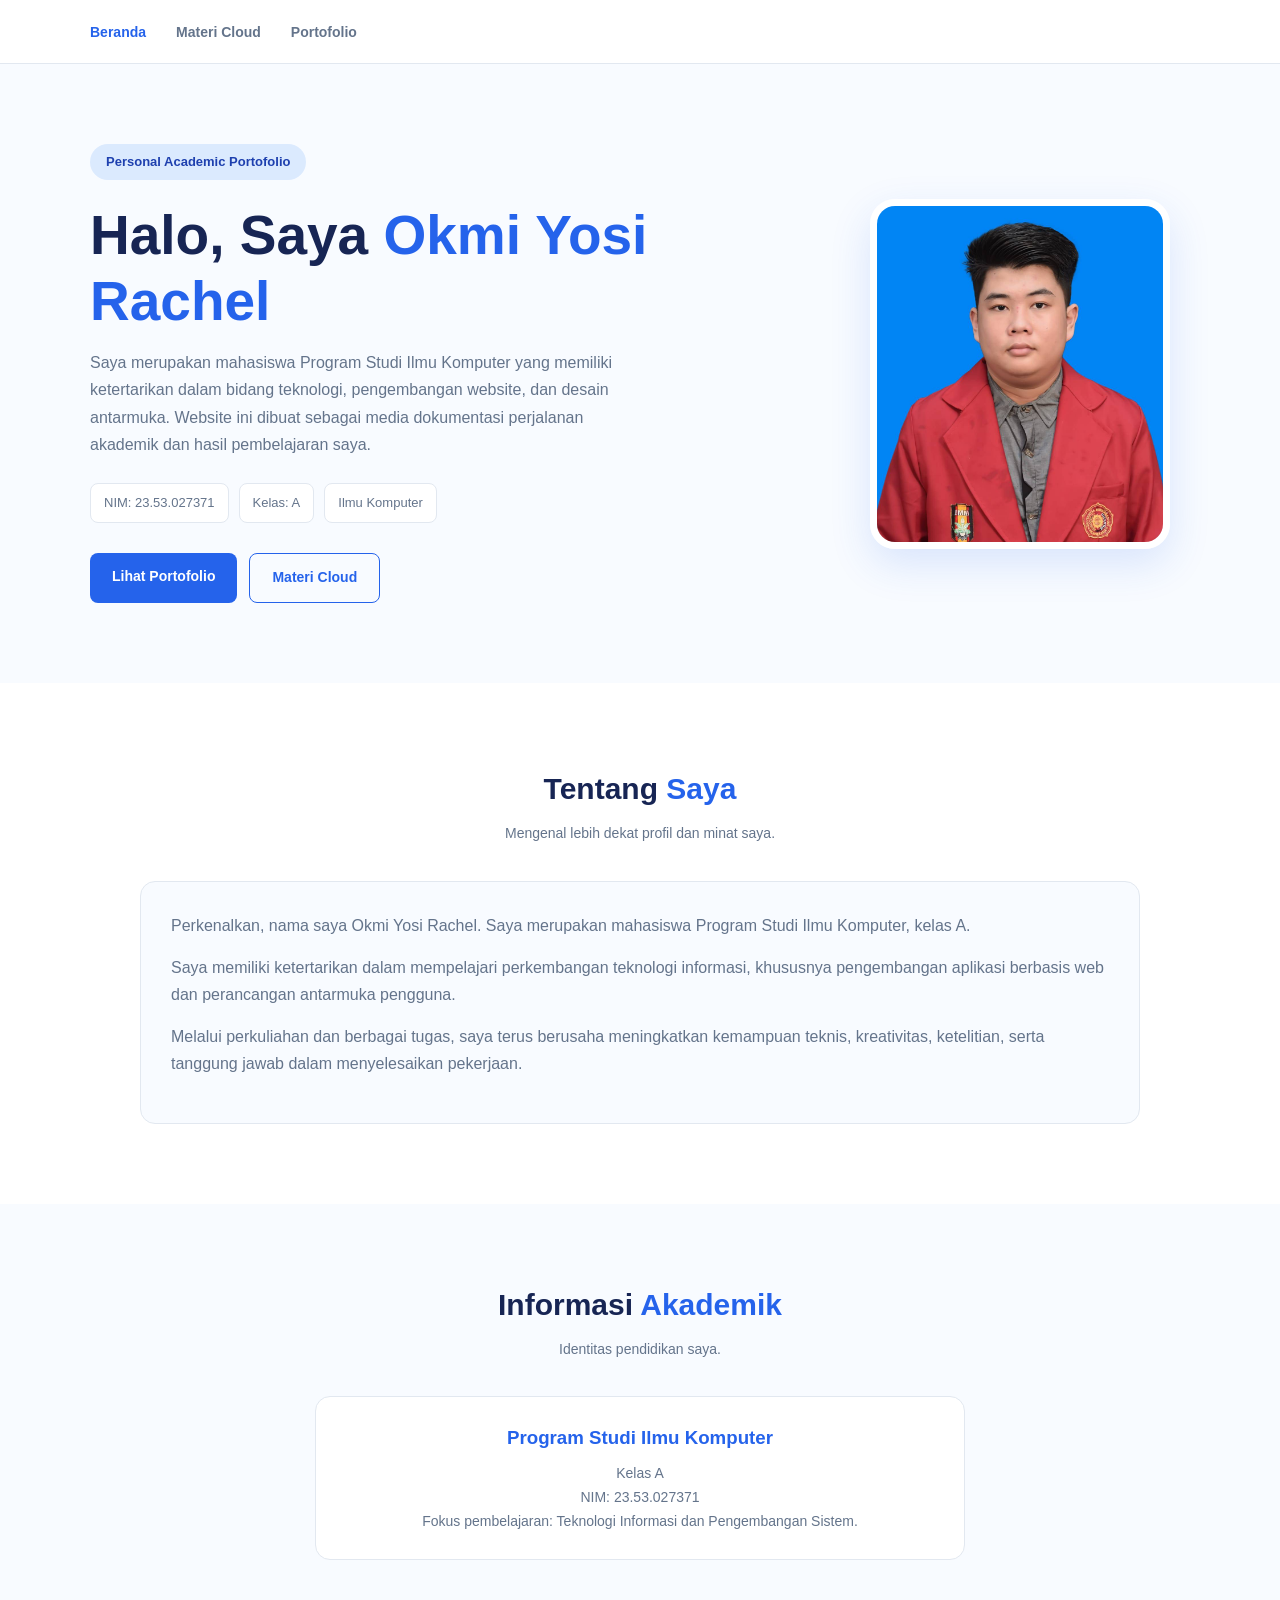
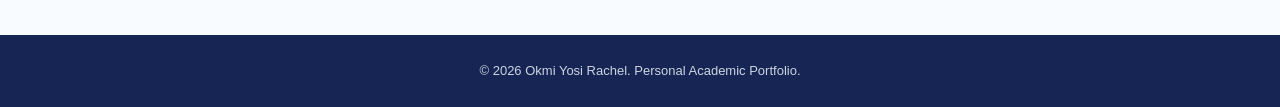
==== index.html @ f520db3c "Upload website versi 1" ====
<!DOCTYPE html>
<html lang="id">
<head>
    <meta charset="UTF-8">
    <meta name="viewport" content="width=device-width, initial-scale=1.0">

    <title>Beranda | Okmi Yosi Rachel</title>

    <meta name="description" content="Website portofolio akademik Okmi Yosi Rachel, mahasiswa Ilmu Komputer.">

    <link rel="stylesheet" href="assets/css/style.css">
</head>

<body>

    <!-- NAVIGATION -->
    <header class="navbar">
        <nav class="nav-container">

          

            <ul class="nav-links">
                <li>
                    <a href="index.html" class="active">Beranda</a>
                </li>

                <li>
                    <a href="materi.html">Materi Cloud</a>
                </li>

                <li>
                    <a href="portofolio.html">Portofolio</a>
                </li>
            </ul>

        </nav>
    </header>


    <!-- HERO SECTION -->
    <main>

        <section class="hero">

            <div class="hero-content">

                <span class="hero-label">
                    Personal Academic Portofolio
                </span>

                <h1>
                    Halo, Saya <span>Okmi Yosi Rachel</span>
                </h1>

                <p class="hero-description">
                    Saya merupakan mahasiswa Program Studi Ilmu Komputer
                    yang memiliki ketertarikan dalam bidang teknologi,
                    pengembangan website, dan desain antarmuka.
                    Website ini dibuat sebagai media dokumentasi
                    perjalanan akademik dan hasil pembelajaran saya.
                </p>

                <div class="student-info">

                    <div class="info-item">
                        NIM: 23.53.027371
                    </div>

                    <div class="info-item">
                        Kelas: A
                    </div>

                    <div class="info-item">
                        Ilmu Komputer
                    </div>

                </div>

                <div class="hero-buttons">

                    <a href="portofolio.html" class="btn btn-primary">
                        Lihat Portofolio
                    </a>

                    <a href="materi.html" class="btn btn-outline">
                        Materi Cloud
                    </a>

                </div>

            </div>


            <!-- PROFILE PHOTO -->
            <div class="hero-image">

                <img
                    src="assets/images/profile.jpg"
                    alt="Foto profil Okmi Yosi Rachel"
                >

            </div>

        </section>


        <!-- ABOUT SECTION -->
        <section class="about" id="tentang">

            <div class="section-container">

                <div class="section-title">

                    <h2>Tentang <span>Saya</span></h2>

                    <p>
                        Mengenal lebih dekat profil dan minat saya.
                    </p>

                </div>

                <div class="about-card">

                    <p>
                        Perkenalkan, nama saya Okmi Yosi Rachel.
                        Saya merupakan mahasiswa Program Studi
                        Ilmu Komputer, kelas A.
                    </p>

                    <p>
                        Saya memiliki ketertarikan dalam mempelajari
                        perkembangan teknologi informasi, khususnya
                        pengembangan aplikasi berbasis web dan
                        perancangan antarmuka pengguna.
                    </p>

                    <p>
                        Melalui perkuliahan dan berbagai tugas,
                        saya terus berusaha meningkatkan kemampuan
                        teknis, kreativitas, ketelitian, serta
                        tanggung jawab dalam menyelesaikan pekerjaan.
                    </p>

                </div>

            </div>

        </section>


        <!-- EDUCATION SECTION -->
        <section class="education">

            <div class="section-container">

                <div class="section-title">

                    <h2>Informasi <span>Akademik</span></h2>

                    <p>
                        Identitas pendidikan saya.
                    </p>

                </div>

                <div class="education-card">

                    <h3>Program Studi Ilmu Komputer</h3>

                    <p>
                        Kelas A
                    </p>

                    <p>
                        NIM: 23.53.027371
                    </p>

                    <p>
                        Fokus pembelajaran: Teknologi Informasi
                        dan Pengembangan Sistem.
                    </p>

                </div>

            </div>

        </section>

    </main>


    <!-- FOOTER -->
    <footer class="footer">

        <p>
            &copy; 2026 Okmi Yosi Rachel.
            Personal Academic Portfolio.
        </p>

    </footer>

</body>
</html>
---- assets/css/style.css ----
/* =================================
   BLUE ACADEMIC PORTFOLIO
   Global Styles
================================= */

:root {
    --primary: #2563eb;
    --primary-dark: #1e40af;
    --primary-light: #dbeafe;
    --background: #f8fbff;
    --white: #ffffff;
    --text: #172554;
    --muted: #64748b;
    --border: #e2e8f0;
}

* {
    margin: 0;
    padding: 0;
    box-sizing: border-box;
}

html {
    scroll-behavior: smooth;
}

body {
    font-family: Arial, Helvetica, sans-serif;
    background: var(--background);
    color: var(--text);
    line-height: 1.7;
}

a {
    text-decoration: none;
    color: inherit;
}

/* NAVBAR */

.navbar {
    width: 100%;
    background: var(--white);
    border-bottom: 1px solid var(--border);
    position: sticky;
    top: 0;
    z-index: 100;
}

.nav-container {
    max-width: 1150px;
    margin: auto;
    padding: 18px 25px;
    display: flex;
    justify-content: space-between;
    align-items: center;
}

.logo {
    font-size: 22px;
    font-weight: bold;
    color: var(--primary);
}

.nav-links {
    display: flex;
    gap: 30px;
    list-style: none;
}

.nav-links a {
    color: var(--muted);
    font-size: 14px;
    font-weight: 600;
    transition: 0.3s;
}

.nav-links a:hover,
.nav-links a.active {
    color: var(--primary);
}

/* HERO SECTION */

.hero {
    max-width: 1150px;
    margin: auto;
    min-height: 570px;
    padding: 80px 25px;
    display: flex;
    align-items: center;
    justify-content: space-between;
    gap: 50px;
}

.hero-content {
    flex: 1;
}

.hero-label {
    display: inline-block;
    background: var(--primary-light);
    color: var(--primary-dark);
    padding: 7px 16px;
    border-radius: 30px;
    font-size: 13px;
    font-weight: bold;
    margin-bottom: 22px;
}

.hero h1 {
    font-size: clamp(36px, 5vw, 55px);
    line-height: 1.2;
    margin-bottom: 15px;
}

.hero h1 span {
    color: var(--primary);
}

.hero-description {
    color: var(--muted);
    max-width: 550px;
    margin-bottom: 25px;
    font-size: 16px;
}

.student-info {
    display: flex;
    flex-wrap: wrap;
    gap: 10px;
    margin-bottom: 30px;
}

.info-item {
    background: var(--white);
    border: 1px solid var(--border);
    padding: 8px 13px;
    border-radius: 8px;
    font-size: 13px;
    color: var(--muted);
}

.hero-buttons {
    display: flex;
    flex-wrap: wrap;
    gap: 12px;
}

.btn {
    display: inline-block;
    padding: 12px 22px;
    border-radius: 8px;
    font-size: 14px;
    font-weight: bold;
    transition: 0.3s;
}

.btn-primary {
    background: var(--primary);
    color: var(--white);
}

.btn-primary:hover {
    background: var(--primary-dark);
    transform: translateY(-2px);
}

.btn-outline {
    border: 1px solid var(--primary);
    color: var(--primary);
}

.btn-outline:hover {
    background: var(--primary-light);
}

/* PROFILE IMAGE */

.hero-image {
    flex: 0 0 340px;
    display: flex;
    justify-content: center;
}

.hero-image img {
    width: 300px;
    height: 350px;
    object-fit: cover;
    border-radius: 25px;
    border: 7px solid var(--white);
    box-shadow: 0 15px 40px rgba(37, 99, 235, 0.15);
}

/* ABOUT SECTION */

.about {
    background: var(--white);
    padding: 80px 25px;
}

.section-container {
    max-width: 1000px;
    margin: auto;
}

.section-title {
    text-align: center;
    margin-bottom: 35px;
}

.section-title h2 {
    font-size: 30px;
    margin-bottom: 8px;
}

.section-title span {
    color: var(--primary);
}

.section-title p {
    color: var(--muted);
    font-size: 14px;
}

.about-card {
    background: var(--background);
    border: 1px solid var(--border);
    border-radius: 15px;
    padding: 30px;
}

.about-card p {
    color: var(--muted);
    margin-bottom: 15px;
}

/* EDUCATION */

.education {
    padding: 75px 25px;
}

.education-card {
    max-width: 650px;
    margin: auto;
    background: var(--white);
    border: 1px solid var(--border);
    border-radius: 15px;
    padding: 25px;
    text-align: center;
}

.education-card h3 {
    color: var(--primary);
    margin-bottom: 8px;
}

.education-card p {
    color: var(--muted);
    font-size: 14px;
}

/* FOOTER */

.footer {
    background: #172554;
    color: var(--white);
    text-align: center;
    padding: 25px;
}

.footer p {
    font-size: 13px;
    color: #cbd5e1;
}

/* RESPONSIVE */

@media (max-width: 768px) {

    .nav-container {
        flex-direction: column;
        gap: 12px;
    }

    .nav-links {
        gap: 18px;
        flex-wrap: wrap;
        justify-content: center;
    }

    .hero {
        flex-direction: column-reverse;
        text-align: center;
        padding-top: 50px;
    }

    .hero-image {
        flex: auto;
    }

    .hero-image img {
        width: 230px;
        height: 270px;
    }

    .hero-description {
        margin-left: auto;
        margin-right: auto;
    }

    .student-info,
    .hero-buttons {
        justify-content: center;
    }

    .hero h1 {
        font-size: 38px;
    }
}

/* =================================
   MATERI KOMPUTASI AWAN
================================= */

.page-header {
    background: linear-gradient(135deg, #1e40af, #3b82f6);
    color: white;
    text-align: center;
    padding: 75px 25px;
}

.page-header h1 {
    font-size: 38px;
    margin-bottom: 12px;
}

.page-header p {
    max-width: 650px;
    margin: auto;
    color: #dbeafe;
    font-size: 15px;
}

.material-section {
    max-width: 1100px;
    margin: auto;
    padding: 65px 25px;
}

.material-intro {
    background: white;
    padding: 30px;
    border: 1px solid var(--border);
    border-radius: 15px;
    margin-bottom: 50px;
}

.material-intro h2 {
    color: var(--primary);
    margin-bottom: 15px;
}

.material-intro p {
    color: var(--muted);
    margin-bottom: 12px;
}

.service-grid {
    display: grid;
    grid-template-columns: repeat(3, 1fr);
    gap: 22px;
    margin-top: 30px;
}

.service-card {
    background: white;
    border: 1px solid var(--border);
    padding: 28px;
    border-radius: 15px;
    transition: 0.3s;
}

.service-card:hover {
    transform: translateY(-5px);
    box-shadow: 0 12px 30px rgba(37, 99, 235, 0.10);
}

.service-number {
    display: inline-flex;
    width: 42px;
    height: 42px;
    align-items: center;
    justify-content: center;
    background: var(--primary-light);
    color: var(--primary);
    border-radius: 10px;
    font-weight: bold;
    margin-bottom: 18px;
}

.service-card h3 {
    color: var(--primary-dark);
    margin-bottom: 12px;
}

.service-card p {
    color: var(--muted);
    font-size: 14px;
}

.service-card .example {
    margin-top: 15px;
    padding-top: 13px;
    border-top: 1px solid var(--border);
    font-size: 13px;
}

.benefit-risk {
    display: grid;
    grid-template-columns: 1fr 1fr;
    gap: 22px;
    margin-top: 30px;
}

.info-card {
    background: white;
    border: 1px solid var(--border);
    padding: 28px;
    border-radius: 15px;
}

.info-card h3 {
    color: var(--primary);
    margin-bottom: 18px;
}

.info-card ul {
    padding-left: 20px;
    color: var(--muted);
}

.info-card li {
    margin-bottom: 12px;
    font-size: 14px;
}

.material-note {
    background: var(--primary-light);
    color: var(--primary-dark);
    padding: 22px;
    border-radius: 12px;
    margin-top: 30px;
    font-size: 14px;
}

/* RESPONSIVE MATERI */

@media (max-width: 768px) {
    .service-grid {
        grid-template-columns: 1fr;
    }

    .benefit-risk {
        grid-template-columns: 1fr;
    }

    .page-header h1 {
        font-size: 30px;
    }
}

/* =========================
   PORTOFOLIO PAGE
========================= */

.portfolio-grid {
    display: grid;
    grid-template-columns: repeat(2, 1fr);
    gap: 25px;
    margin-top: 30px;
}

.portfolio-card {
    background: #ffffff;
    padding: 28px;
    border-radius: 15px;
    border: 1px solid #e2e8f0;
    box-shadow: 0 5px 18px rgba(0, 0, 0, 0.06);
    transition: 0.3s ease;
}

.portfolio-card:hover {
    transform: translateY(-5px);
    box-shadow: 0 10px 25px rgba(0, 0, 0, 0.1);
}

.portfolio-card h3 {
    color: #1e40af;
    font-size: 20px;
    margin-bottom: 15px;
}

.portfolio-card p {
    color: #64748b;
    font-size: 15px;
    line-height: 1.7;
    margin-bottom: 22px;
}

.portfolio-link {
    display: inline-block;
    background: #2563eb;
    color: #ffffff;
    padding: 11px 20px;
    border-radius: 8px;
    text-decoration: none;
    font-weight: 600;
    transition: 0.3s ease;
}

.portfolio-link:hover {
    background: #1e40af;
}

/* Tampilan HP */
@media (max-width: 768px) {
    .portfolio-grid {
        grid-template-columns: 1fr;
    }

    .portfolio-card {
        padding: 22px;
    }
}
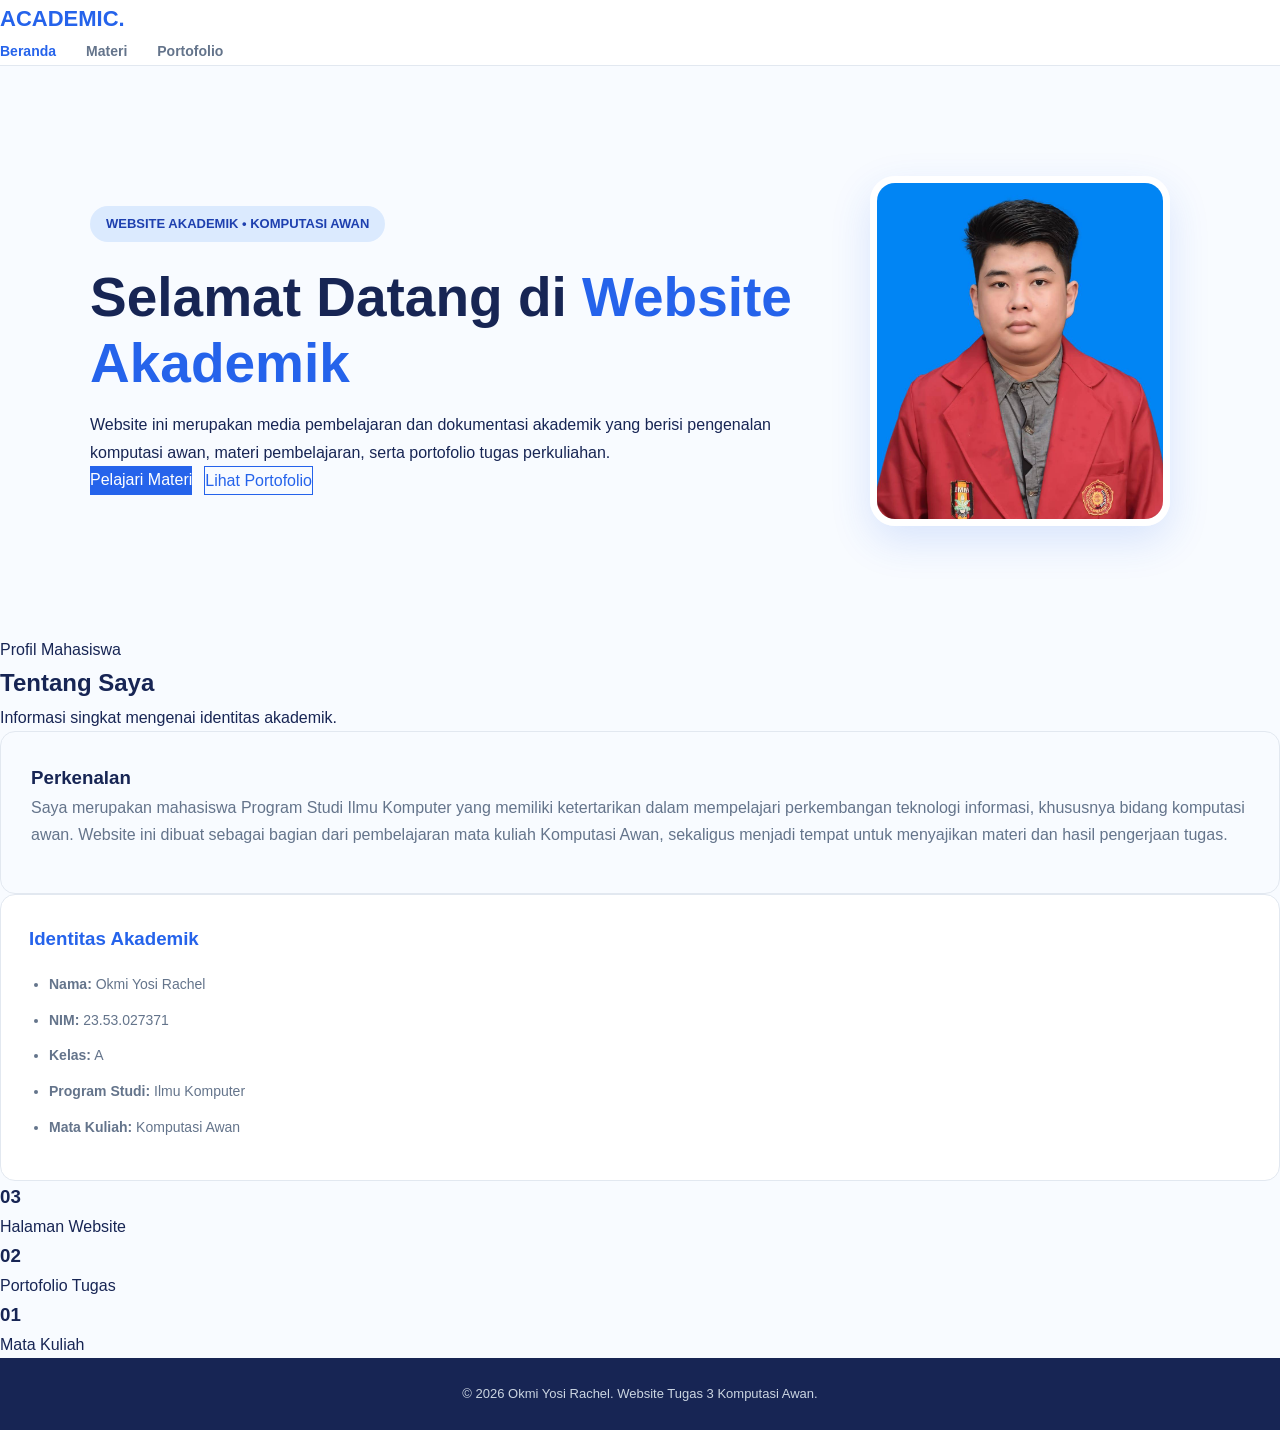
==== commit 5b53f369: "Update index.html" ====
--- a/index.html
+++ b/index.html
@@ -7,195 +7,175 @@
 
     <title>Beranda | Okmi Yosi Rachel</title>
 
-    <meta name="description" content="Website portofolio akademik Okmi Yosi Rachel, mahasiswa Ilmu Komputer.">
-
     <link rel="stylesheet" href="assets/css/style.css">
 </head>
 
 <body>
 
-    <!-- NAVIGATION -->
-    <header class="navbar">
-        <nav class="nav-container">
+    <!-- NAVBAR -->
+    <nav class="navbar">
 
-          
+        <a href="index.html" class="logo">
+            ACADEMIC<span>.</span>
+        </a>
 
-            <ul class="nav-links">
-                <li>
-                    <a href="index.html" class="active">Beranda</a>
-                </li>
+        <ul class="nav-links">
+            <li><a href="index.html" class="active">Beranda</a></li>
+            <li><a href="materi.html">Materi</a></li>
+            <li><a href="portofolio.html">Portofolio</a></li>
+        </ul>
 
-                <li>
-                    <a href="materi.html">Materi Cloud</a>
-                </li>
-
-                <li>
-                    <a href="portofolio.html">Portofolio</a>
-                </li>
-            </ul>
-
-        </nav>
-    </header>
+    </nav>
 
 
     <!-- HERO SECTION -->
-    <main>
+    <section class="hero">
 
-        <section class="hero">
+        <div class="hero-content">
 
-            <div class="hero-content">
+            <span class="hero-label">
+                WEBSITE AKADEMIK • KOMPUTASI AWAN
+            </span>
 
-                <span class="hero-label">
-                    Personal Academic Portofolio
-                </span>
+            <h1>
+                Selamat Datang di
+                <span>Website Akademik</span>
+            </h1>
 
-                <h1>
-                    Halo, Saya <span>Okmi Yosi Rachel</span>
-                </h1>
+            <p>
+                Website ini merupakan media pembelajaran dan
+                dokumentasi akademik yang berisi pengenalan
+                komputasi awan, materi pembelajaran, serta
+                portofolio tugas perkuliahan.
+            </p>
 
-                <p class="hero-description">
-                    Saya merupakan mahasiswa Program Studi Ilmu Komputer
-                    yang memiliki ketertarikan dalam bidang teknologi,
-                    pengembangan website, dan desain antarmuka.
-                    Website ini dibuat sebagai media dokumentasi
-                    perjalanan akademik dan hasil pembelajaran saya.
+            <div class="hero-buttons">
+
+                <a href="materi.html" class="btn-primary">
+                    Pelajari Materi
+                </a>
+
+                <a href="portofolio.html" class="btn-outline">
+                    Lihat Portofolio
+                </a>
+
+            </div>
+
+        </div>
+
+
+        <div class="hero-image">
+
+            <img src="assets/images/profile.jpg"
+                 alt="Foto Profil Okmi Yosi Rachel">
+
+        </div>
+
+    </section>
+
+
+    <!-- ABOUT SECTION -->
+    <section class="section">
+
+        <div class="section-heading">
+
+            <span>Profil Mahasiswa</span>
+
+            <h2>Tentang Saya</h2>
+
+            <p>Informasi singkat mengenai identitas akademik.</p>
+
+        </div>
+
+
+        <div class="about-content">
+
+            <div class="about-card">
+
+                <h3>Perkenalan</h3>
+
+                <p>
+                    Saya merupakan mahasiswa Program Studi Ilmu
+                    Komputer yang memiliki ketertarikan dalam
+                    mempelajari perkembangan teknologi informasi,
+                    khususnya bidang komputasi awan.
+
+                    Website ini dibuat sebagai bagian dari
+                    pembelajaran mata kuliah Komputasi Awan,
+                    sekaligus menjadi tempat untuk menyajikan
+                    materi dan hasil pengerjaan tugas.
                 </p>
-
-                <div class="student-info">
-
-                    <div class="info-item">
-                        NIM: 23.53.027371
-                    </div>
-
-                    <div class="info-item">
-                        Kelas: A
-                    </div>
-
-                    <div class="info-item">
-                        Ilmu Komputer
-                    </div>
-
-                </div>
-
-                <div class="hero-buttons">
-
-                    <a href="portofolio.html" class="btn btn-primary">
-                        Lihat Portofolio
-                    </a>
-
-                    <a href="materi.html" class="btn btn-outline">
-                        Materi Cloud
-                    </a>
-
-                </div>
 
             </div>
 
 
-            <!-- PROFILE PHOTO -->
-            <div class="hero-image">
+            <div class="info-card">
 
-                <img
-                    src="assets/images/profile.jpg"
-                    alt="Foto profil Okmi Yosi Rachel"
-                >
+                <h3>Identitas Akademik</h3>
+
+                <ul class="info-list">
+
+                    <li>
+                        <strong>Nama:</strong>
+                        Okmi Yosi Rachel
+                    </li>
+
+                    <li>
+                        <strong>NIM:</strong>
+                        23.53.027371
+                    </li>
+
+                    <li>
+                        <strong>Kelas:</strong>
+                        A
+                    </li>
+
+                    <li>
+                        <strong>Program Studi:</strong>
+                        Ilmu Komputer
+                    </li>
+
+                    <li>
+                        <strong>Mata Kuliah:</strong>
+                        Komputasi Awan
+                    </li>
+
+                </ul>
 
             </div>
 
-        </section>
+        </div>
 
 
-        <!-- ABOUT SECTION -->
-        <section class="about" id="tentang">
+        <!-- STATISTICS -->
+        <div class="stats">
 
-            <div class="section-container">
-
-                <div class="section-title">
-
-                    <h2>Tentang <span>Saya</span></h2>
-
-                    <p>
-                        Mengenal lebih dekat profil dan minat saya.
-                    </p>
-
-                </div>
-
-                <div class="about-card">
-
-                    <p>
-                        Perkenalkan, nama saya Okmi Yosi Rachel.
-                        Saya merupakan mahasiswa Program Studi
-                        Ilmu Komputer, kelas A.
-                    </p>
-
-                    <p>
-                        Saya memiliki ketertarikan dalam mempelajari
-                        perkembangan teknologi informasi, khususnya
-                        pengembangan aplikasi berbasis web dan
-                        perancangan antarmuka pengguna.
-                    </p>
-
-                    <p>
-                        Melalui perkuliahan dan berbagai tugas,
-                        saya terus berusaha meningkatkan kemampuan
-                        teknis, kreativitas, ketelitian, serta
-                        tanggung jawab dalam menyelesaikan pekerjaan.
-                    </p>
-
-                </div>
-
+            <div class="stat-card">
+                <h3>03</h3>
+                <p>Halaman Website</p>
             </div>
 
-        </section>
-
-
-        <!-- EDUCATION SECTION -->
-        <section class="education">
-
-            <div class="section-container">
-
-                <div class="section-title">
-
-                    <h2>Informasi <span>Akademik</span></h2>
-
-                    <p>
-                        Identitas pendidikan saya.
-                    </p>
-
-                </div>
-
-                <div class="education-card">
-
-                    <h3>Program Studi Ilmu Komputer</h3>
-
-                    <p>
-                        Kelas A
-                    </p>
-
-                    <p>
-                        NIM: 23.53.027371
-                    </p>
-
-                    <p>
-                        Fokus pembelajaran: Teknologi Informasi
-                        dan Pengembangan Sistem.
-                    </p>
-
-                </div>
-
+            <div class="stat-card">
+                <h3>02</h3>
+                <p>Portofolio Tugas</p>
             </div>
 
-        </section>
+            <div class="stat-card">
+                <h3>01</h3>
+                <p>Mata Kuliah</p>
+            </div>
 
-    </main>
+        </div>
+
+    </section>
 
 
     <!-- FOOTER -->
     <footer class="footer">
 
         <p>
-            &copy; 2026 Okmi Yosi Rachel.
-            Personal Academic Portfolio.
+            © 2026 <span>Okmi Yosi Rachel</span>.
+            Website Tugas 3 Komputasi Awan.
         </p>
 
     </footer>
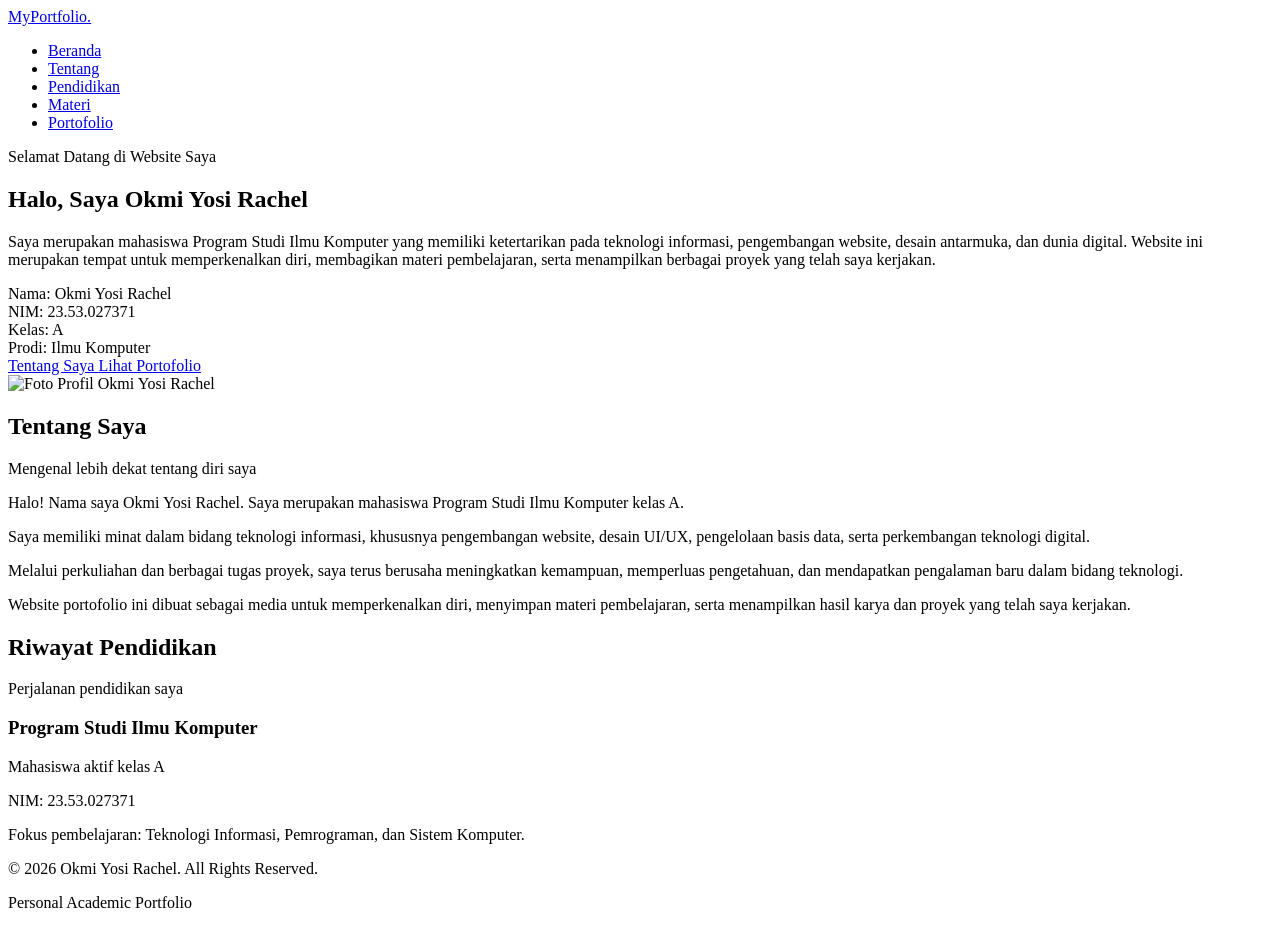
==== commit 4fee27fd: "Update index.html" ====
--- a/index.html
+++ b/index.html
@@ -5,26 +5,32 @@
     <meta charset="UTF-8">
     <meta name="viewport" content="width=device-width, initial-scale=1.0">
 
-    <title>Beranda | Okmi Yosi Rachel</title>
-
-    <link rel="stylesheet" href="assets/css/style.css">
+    <title>Beranda | Personal Portfolio</title>
+
+    <meta name="description" content="Website portofolio pribadi mahasiswa Ilmu Komputer.">
+
+    <link rel="stylesheet" href="css/style.css">
 </head>
 
 <body>
 
     <!-- NAVBAR -->
     <nav class="navbar">
-
-        <a href="index.html" class="logo">
-            ACADEMIC<span>.</span>
-        </a>
-
-        <ul class="nav-links">
-            <li><a href="index.html" class="active">Beranda</a></li>
-            <li><a href="materi.html">Materi</a></li>
-            <li><a href="portofolio.html">Portofolio</a></li>
-        </ul>
-
+        <div class="nav-container">
+
+            <a href="index.html" class="logo">
+                MyPortfolio.
+            </a>
+
+            <ul class="nav-links">
+                <li><a href="index.html" class="active">Beranda</a></li>
+                <li><a href="#about">Tentang</a></li>
+                <li><a href="#education">Pendidikan</a></li>
+                <li><a href="materi.html">Materi</a></li>
+                <li><a href="portfolio.html">Portofolio</a></li>
+            </ul>
+
+        </div>
     </nav>
 
 
@@ -34,28 +40,49 @@
         <div class="hero-content">
 
             <span class="hero-label">
-                WEBSITE AKADEMIK • KOMPUTASI AWAN
+                Selamat Datang di Website Saya
             </span>
 
             <h1>
-                Selamat Datang di
-                <span>Website Akademik</span>
+                Halo, Saya <span>Okmi Yosi Rachel</span>
             </h1>
 
-            <p>
-                Website ini merupakan media pembelajaran dan
-                dokumentasi akademik yang berisi pengenalan
-                komputasi awan, materi pembelajaran, serta
-                portofolio tugas perkuliahan.
+            <p class="hero-description">
+                Saya merupakan mahasiswa Program Studi Ilmu Komputer
+                yang memiliki ketertarikan pada teknologi informasi,
+                pengembangan website, desain antarmuka, dan dunia digital.
+                Website ini merupakan tempat untuk memperkenalkan diri,
+                membagikan materi pembelajaran, serta menampilkan
+                berbagai proyek yang telah saya kerjakan.
             </p>
 
+            <div class="student-info">
+
+                <div class="info-item">
+                    Nama: Okmi Yosi Rachel
+                </div>
+
+                <div class="info-item">
+                    NIM: 23.53.027371
+                </div>
+
+                <div class="info-item">
+                    Kelas: A
+                </div>
+
+                <div class="info-item">
+                    Prodi: Ilmu Komputer
+                </div>
+
+            </div>
+
             <div class="hero-buttons">
 
-                <a href="materi.html" class="btn-primary">
-                    Pelajari Materi
+                <a href="#about" class="btn btn-primary">
+                    Tentang Saya
                 </a>
 
-                <a href="portofolio.html" class="btn-outline">
+                <a href="portfolio.html" class="btn btn-outline">
                     Lihat Portofolio
                 </a>
 
@@ -64,9 +91,10 @@
         </div>
 
 
+        <!-- PROFILE IMAGE -->
         <div class="hero-image">
 
-            <img src="assets/images/profile.jpg"
+            <img src="images/profile.jpg"
                  alt="Foto Profil Okmi Yosi Rachel">
 
         </div>
@@ -75,94 +103,86 @@
 
 
     <!-- ABOUT SECTION -->
-    <section class="section">
-
-        <div class="section-heading">
-
-            <span>Profil Mahasiswa</span>
-
-            <h2>Tentang Saya</h2>
-
-            <p>Informasi singkat mengenai identitas akademik.</p>
-
-        </div>
-
-
-        <div class="about-content">
+    <section class="about" id="about">
+
+        <div class="section-container">
+
+            <div class="section-title">
+
+                <h2>Tentang <span>Saya</span></h2>
+
+                <p>Mengenal lebih dekat tentang diri saya</p>
+
+            </div>
+
 
             <div class="about-card">
 
-                <h3>Perkenalan</h3>
-
-                <p>
-                    Saya merupakan mahasiswa Program Studi Ilmu
-                    Komputer yang memiliki ketertarikan dalam
-                    mempelajari perkembangan teknologi informasi,
-                    khususnya bidang komputasi awan.
-
-                    Website ini dibuat sebagai bagian dari
-                    pembelajaran mata kuliah Komputasi Awan,
-                    sekaligus menjadi tempat untuk menyajikan
-                    materi dan hasil pengerjaan tugas.
-                </p>
-
-            </div>
-
-
-            <div class="info-card">
-
-                <h3>Identitas Akademik</h3>
-
-                <ul class="info-list">
-
-                    <li>
-                        <strong>Nama:</strong>
-                        Okmi Yosi Rachel
-                    </li>
-
-                    <li>
-                        <strong>NIM:</strong>
-                        23.53.027371
-                    </li>
-
-                    <li>
-                        <strong>Kelas:</strong>
-                        A
-                    </li>
-
-                    <li>
-                        <strong>Program Studi:</strong>
-                        Ilmu Komputer
-                    </li>
-
-                    <li>
-                        <strong>Mata Kuliah:</strong>
-                        Komputasi Awan
-                    </li>
-
-                </ul>
-
-            </div>
-
-        </div>
-
-
-        <!-- STATISTICS -->
-        <div class="stats">
-
-            <div class="stat-card">
-                <h3>03</h3>
-                <p>Halaman Website</p>
-            </div>
-
-            <div class="stat-card">
-                <h3>02</h3>
-                <p>Portofolio Tugas</p>
-            </div>
-
-            <div class="stat-card">
-                <h3>01</h3>
-                <p>Mata Kuliah</p>
+                <p>
+                    Halo! Nama saya Okmi Yosi Rachel.
+                    Saya merupakan mahasiswa Program Studi
+                    Ilmu Komputer kelas A.
+                </p>
+
+                <p>
+                    Saya memiliki minat dalam bidang teknologi informasi,
+                    khususnya pengembangan website, desain UI/UX,
+                    pengelolaan basis data, serta perkembangan teknologi
+                    digital.
+                </p>
+
+                <p>
+                    Melalui perkuliahan dan berbagai tugas proyek,
+                    saya terus berusaha meningkatkan kemampuan,
+                    memperluas pengetahuan, dan mendapatkan pengalaman
+                    baru dalam bidang teknologi.
+                </p>
+
+                <p>
+                    Website portofolio ini dibuat sebagai media untuk
+                    memperkenalkan diri, menyimpan materi pembelajaran,
+                    serta menampilkan hasil karya dan proyek yang
+                    telah saya kerjakan.
+                </p>
+
+            </div>
+
+        </div>
+
+    </section>
+
+
+    <!-- EDUCATION SECTION -->
+    <section class="education" id="education">
+
+        <div class="section-container">
+
+            <div class="section-title">
+
+                <h2>Riwayat <span>Pendidikan</span></h2>
+
+                <p>Perjalanan pendidikan saya</p>
+
+            </div>
+
+
+            <div class="education-card">
+
+                <h3>Program Studi Ilmu Komputer</h3>
+
+                <p>
+                    Mahasiswa aktif kelas A
+                </p>
+
+                <p>
+                    NIM: 23.53.027371
+                </p>
+
+                <p>
+                    Fokus pembelajaran: Teknologi Informasi,
+                    Pemrograman, dan Sistem Komputer.
+                </p>
+
             </div>
 
         </div>
@@ -174,8 +194,12 @@
     <footer class="footer">
 
         <p>
-            © 2026 <span>Okmi Yosi Rachel</span>.
-            Website Tugas 3 Komputasi Awan.
+            &copy; 2026 Okmi Yosi Rachel.
+            All Rights Reserved.
+        </p>
+
+        <p>
+            Personal Academic Portfolio
         </p>
 
     </footer>
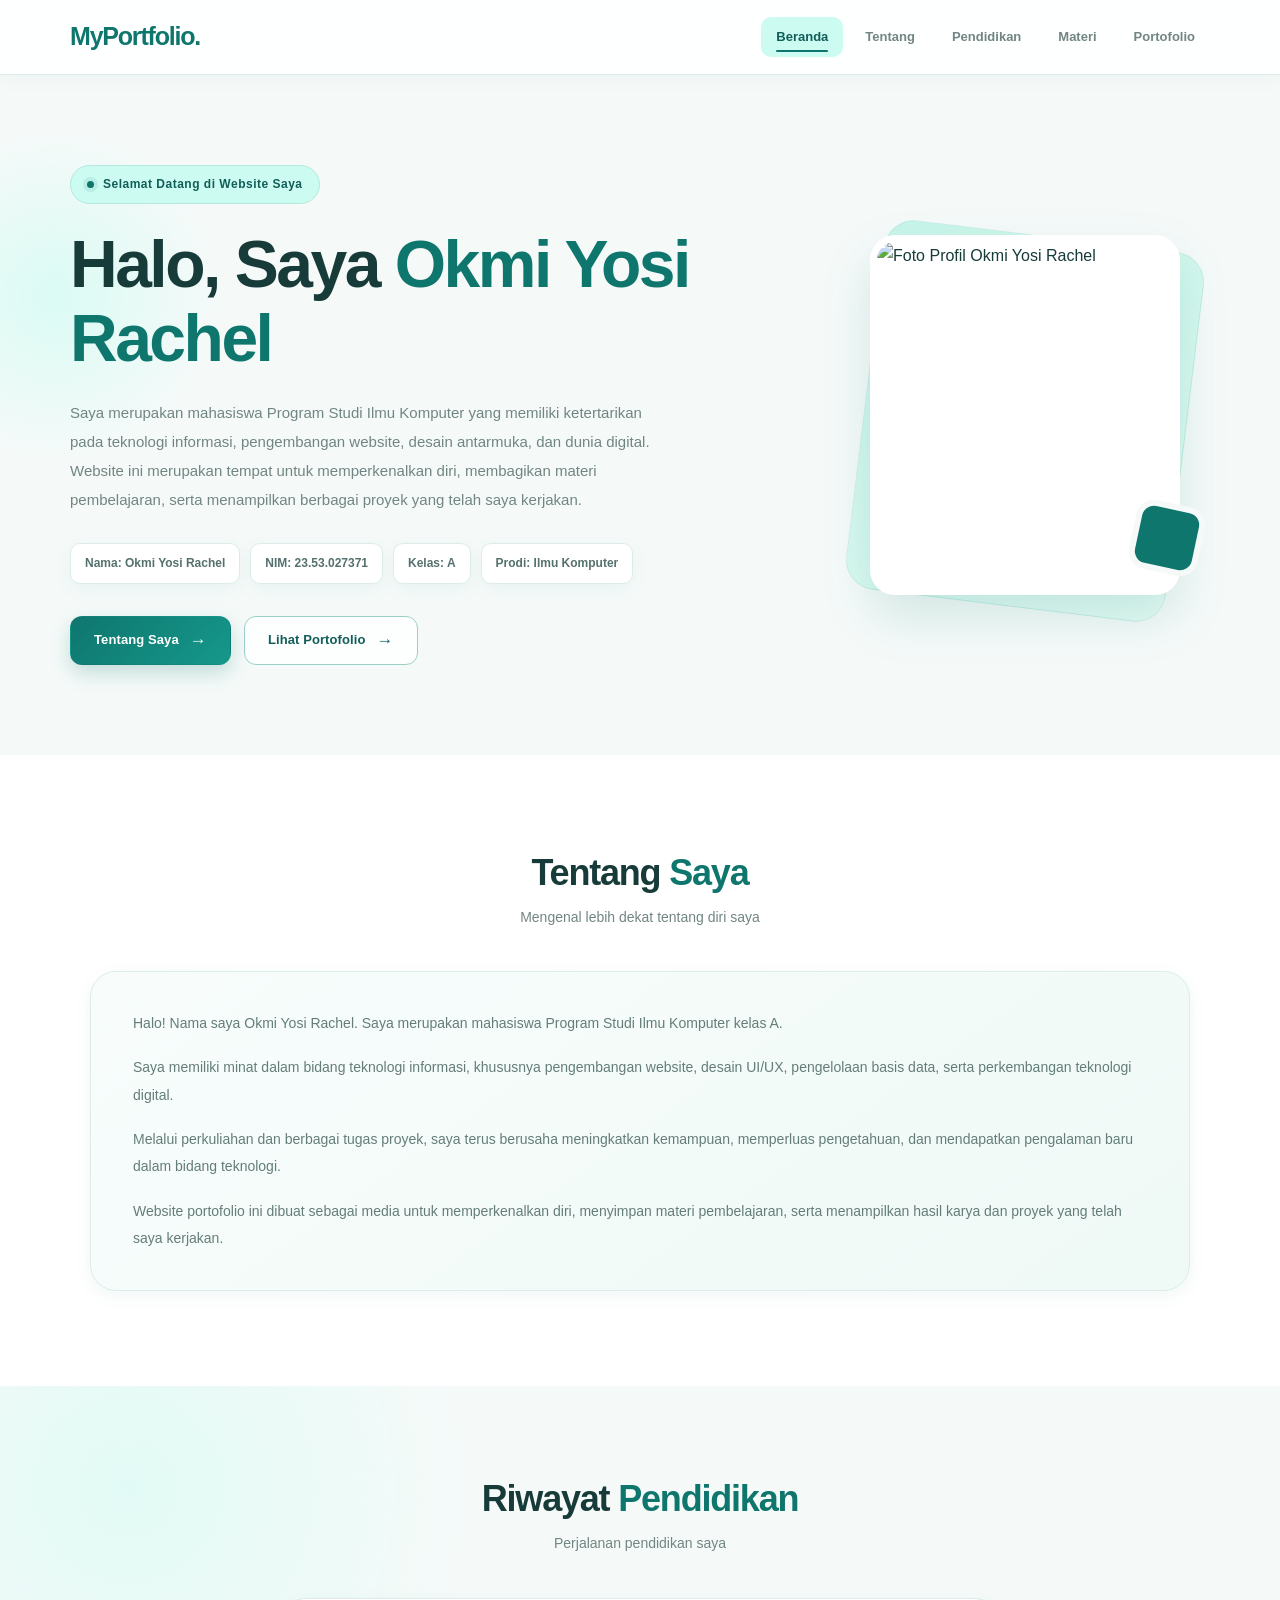
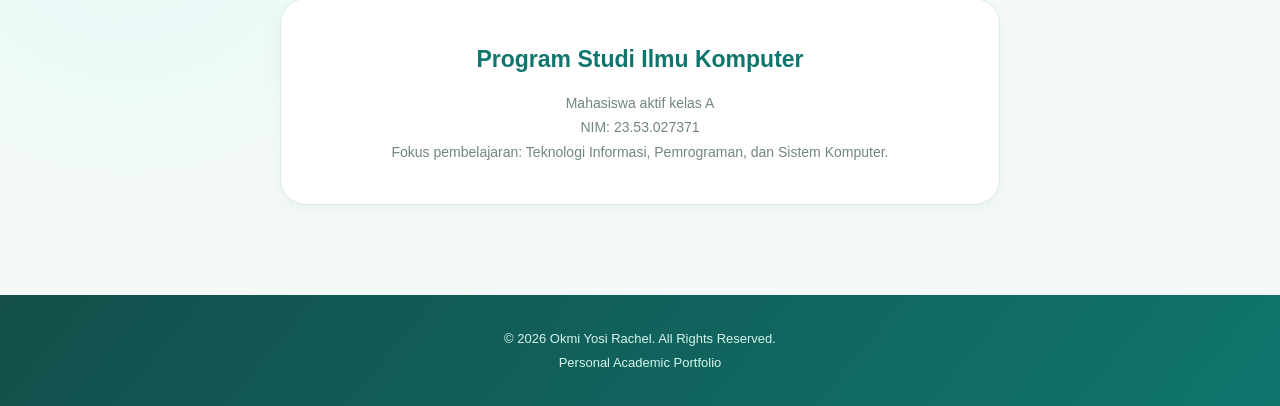
==== commit e047b12c: "Update index.html" ====
--- a/index.html
+++ b/index.html
@@ -9,7 +9,7 @@
 
     <meta name="description" content="Website portofolio pribadi mahasiswa Ilmu Komputer.">
 
-    <link rel="stylesheet" href="css/style.css">
+    <link rel="stylesheet" href="assets/css/style.css">
 </head>
 
 <body>
--- a/assets/css/style.css
+++ b/assets/css/style.css
@@ -0,0 +1,1091 @@
+/* =========================================================
+   MODERN ACADEMIC PORTFOLIO
+   Complete redesign — Premium Teal Theme
+   Compatible with index.html, materi.html, portfolio.html
+========================================================= */
+
+/* ---------- DESIGN TOKENS ---------- */
+:root {
+    --primary: #0f766e;
+    --primary-dark: #115e59;
+    --primary-deep: #134e4a;
+    --primary-light: #ccfbf1;
+    --primary-soft: #e8faf6;
+
+    --background: #f5faf9;
+    --surface: #ffffff;
+    --surface-soft: #f0f8f6;
+
+    --text: #173b39;
+    --muted: #718583;
+    --border: #dcece8;
+
+    --shadow-sm: 0 5px 18px rgba(15, 118, 110, 0.06);
+    --shadow-md: 0 12px 32px rgba(15, 118, 110, 0.10);
+    --shadow-lg: 0 22px 50px rgba(15, 118, 110, 0.15);
+
+    --radius-sm: 12px;
+    --radius-md: 18px;
+    --radius-lg: 26px;
+
+    --transition: 0.3s ease;
+}
+
+/* ---------- RESET & BASE ---------- */
+* {
+    margin: 0;
+    padding: 0;
+    box-sizing: border-box;
+}
+
+html {
+    scroll-behavior: smooth;
+    scroll-padding-top: 95px;
+}
+
+body {
+    min-height: 100vh;
+    overflow-x: hidden;
+    background: var(--background);
+    color: var(--text);
+    font-family: "Segoe UI", Arial, sans-serif;
+    line-height: 1.75;
+    -webkit-font-smoothing: antialiased;
+}
+
+a {
+    color: inherit;
+    text-decoration: none;
+}
+
+img {
+    display: block;
+    max-width: 100%;
+}
+
+button,
+a {
+    -webkit-tap-highlight-color: transparent;
+}
+
+::selection {
+    color: #fff;
+    background: var(--primary);
+}
+
+/* ---------- NAVIGATION ---------- */
+.navbar {
+    position: sticky;
+    top: 0;
+    z-index: 1000;
+    width: 100%;
+    background: rgba(255, 255, 255, 0.90);
+    border-bottom: 1px solid rgba(220, 236, 232, 0.9);
+    box-shadow: 0 4px 20px rgba(20, 70, 65, 0.035);
+    backdrop-filter: blur(16px);
+    -webkit-backdrop-filter: blur(16px);
+}
+
+.nav-container {
+    width: min(1200px, 100%);
+    margin: 0 auto;
+    padding: 15px 30px;
+    display: flex;
+    align-items: center;
+    justify-content: space-between;
+    gap: 25px;
+}
+
+.logo {
+    color: var(--primary);
+    font-size: 25px;
+    font-weight: 850;
+    letter-spacing: -1.2px;
+    transition: var(--transition);
+}
+
+.logo:hover {
+    color: var(--primary-dark);
+    transform: translateY(-1px);
+}
+
+.nav-links {
+    display: flex;
+    align-items: center;
+    justify-content: flex-end;
+    flex-wrap: wrap;
+    gap: 7px;
+    list-style: none;
+}
+
+.nav-links a {
+    position: relative;
+    display: inline-flex;
+    align-items: center;
+    justify-content: center;
+    padding: 9px 15px;
+    border-radius: 10px;
+    color: var(--muted);
+    font-size: 13px;
+    font-weight: 700;
+    transition: var(--transition);
+}
+
+.nav-links a:hover,
+.nav-links a.active {
+    color: var(--primary-dark);
+    background: var(--primary-light);
+}
+
+.nav-links a::after {
+    position: absolute;
+    right: 15px;
+    bottom: 5px;
+    left: 15px;
+    height: 2px;
+    content: "";
+    background: var(--primary);
+    border-radius: 5px;
+    transform: scaleX(0);
+    transform-origin: left;
+    transition: var(--transition);
+}
+
+.nav-links a:hover::after,
+.nav-links a.active::after {
+    transform: scaleX(1);
+}
+
+/* ---------- HOME HERO ---------- */
+.hero {
+    position: relative;
+    isolation: isolate;
+    width: min(1200px, 100%);
+    min-height: 650px;
+    margin: 0 auto;
+    padding: 90px 30px;
+    display: flex;
+    align-items: center;
+    justify-content: space-between;
+    gap: 65px;
+}
+
+.hero::before {
+    position: absolute;
+    top: 55px;
+    left: -150px;
+    z-index: -1;
+    width: 330px;
+    height: 330px;
+    content: "";
+    background: radial-gradient(circle, rgba(204, 251, 241, 0.65), transparent 70%);
+    pointer-events: none;
+}
+
+.hero-content {
+    flex: 1 1 580px;
+    animation: slideUp 0.75s ease both;
+}
+
+.hero-label {
+    display: inline-flex;
+    align-items: center;
+    gap: 9px;
+    margin-bottom: 24px;
+    padding: 8px 16px;
+    color: var(--primary-dark);
+    background: var(--primary-light);
+    border: 1px solid #b4e8dc;
+    border-radius: 50px;
+    font-size: 12px;
+    font-weight: 800;
+    letter-spacing: 0.5px;
+}
+
+.hero-label::before {
+    width: 7px;
+    height: 7px;
+    content: "";
+    background: var(--primary);
+    border-radius: 50%;
+    box-shadow: 0 0 0 4px rgba(15, 118, 110, 0.10);
+}
+
+.hero h1 {
+    margin-bottom: 22px;
+    color: var(--text);
+    font-size: clamp(40px, 5.2vw, 66px);
+    font-weight: 850;
+    line-height: 1.12;
+    letter-spacing: -2.5px;
+}
+
+.hero h1 span {
+    color: var(--primary);
+}
+
+.hero-description {
+    max-width: 590px;
+    margin-bottom: 28px;
+    color: var(--muted);
+    font-size: 15px;
+    line-height: 1.95;
+}
+
+.student-info {
+    display: flex;
+    flex-wrap: wrap;
+    gap: 10px;
+    margin-bottom: 32px;
+}
+
+.info-item {
+    padding: 9px 14px;
+    color: #55716d;
+    background: var(--surface);
+    border: 1px solid var(--border);
+    border-radius: 10px;
+    box-shadow: var(--shadow-sm);
+    font-size: 12px;
+    font-weight: 700;
+    transition: var(--transition);
+}
+
+.info-item:hover {
+    color: var(--primary-dark);
+    border-color: #9ddbd0;
+    transform: translateY(-3px);
+    box-shadow: var(--shadow-md);
+}
+
+/* ---------- BUTTONS ---------- */
+.hero-buttons {
+    display: flex;
+    flex-wrap: wrap;
+    align-items: center;
+    gap: 13px;
+}
+
+.btn {
+    position: relative;
+    display: inline-flex;
+    min-height: 49px;
+    align-items: center;
+    justify-content: center;
+    gap: 11px;
+    padding: 12px 23px;
+    overflow: hidden;
+    border: 1px solid transparent;
+    border-radius: 12px;
+    font-size: 13px;
+    font-weight: 800;
+    letter-spacing: 0.1px;
+    transition: transform var(--transition), box-shadow var(--transition),
+                color var(--transition), background var(--transition),
+                border-color var(--transition);
+}
+
+.btn::after {
+    content: "→";
+    font-size: 17px;
+    line-height: 1;
+    transition: transform var(--transition);
+}
+
+.btn:hover::after {
+    transform: translateX(4px);
+}
+
+.btn-primary {
+    color: #fff;
+    background: linear-gradient(135deg, var(--primary), #15988b);
+    box-shadow: 0 8px 20px rgba(15, 118, 110, 0.22);
+}
+
+.btn-primary:hover {
+    color: #fff;
+    background: linear-gradient(135deg, var(--primary-dark), var(--primary));
+    box-shadow: 0 13px 27px rgba(15, 118, 110, 0.28);
+    transform: translateY(-4px);
+}
+
+.btn-outline {
+    color: var(--primary-dark);
+    background: rgba(255, 255, 255, 0.75);
+    border-color: #9acfc5;
+}
+
+.btn-outline:hover {
+    color: #fff;
+    background: var(--primary);
+    border-color: var(--primary);
+    box-shadow: 0 10px 22px rgba(15, 118, 110, 0.17);
+    transform: translateY(-4px);
+}
+
+.btn:active,
+.portfolio-link:active {
+    transform: translateY(-1px) scale(0.98);
+}
+
+.btn:focus-visible,
+.portfolio-link:focus-visible,
+.nav-links a:focus-visible {
+    outline: 3px solid rgba(15, 118, 110, 0.3);
+    outline-offset: 4px;
+}
+
+/* ---------- PROFILE PHOTO ---------- */
+.hero-image {
+    position: relative;
+    flex: 0 0 370px;
+    display: flex;
+    justify-content: center;
+    animation: fadeIn 0.9s ease both;
+}
+
+.hero-image::before {
+    position: absolute;
+    width: 320px;
+    height: 370px;
+    content: "";
+    background: linear-gradient(145deg, #c8f5e9, #e5fbf5);
+    border: 1px solid rgba(15, 118, 110, 0.08);
+    border-radius: 30px;
+    transform: rotate(7deg);
+}
+
+.hero-image::after {
+    position: absolute;
+    right: 8px;
+    bottom: 22px;
+    z-index: 2;
+    width: 58px;
+    height: 58px;
+    content: "";
+    background: var(--primary);
+    border: 6px solid var(--background);
+    border-radius: 18px;
+    transform: rotate(12deg);
+}
+
+.hero-image img {
+    position: relative;
+    z-index: 1;
+    width: 310px;
+    height: 360px;
+    object-fit: cover;
+    object-position: center;
+    background: var(--surface);
+    border: 7px solid #fff;
+    border-radius: 25px;
+    box-shadow: var(--shadow-lg);
+    transition: transform 0.45s ease;
+}
+
+.hero-image img:hover {
+    transform: translateY(-8px) scale(1.02);
+}
+
+/* ---------- GENERAL SECTION ---------- */
+.section-container {
+    width: min(1100px, 100%);
+    margin: 0 auto;
+}
+
+.section-title {
+    margin-bottom: 42px;
+    text-align: center;
+}
+
+.section-title h2 {
+    margin-bottom: 10px;
+    color: var(--text);
+    font-size: clamp(27px, 3vw, 36px);
+    font-weight: 850;
+    letter-spacing: -1.2px;
+    line-height: 1.25;
+}
+
+.section-title h2 span {
+    color: var(--primary);
+}
+
+.section-title span {
+    color: var(--primary);
+}
+
+.section-title p {
+    color: var(--muted);
+    font-size: 14px;
+}
+
+/* ---------- ABOUT ---------- */
+.about {
+    padding: 95px 30px;
+    background: var(--surface);
+}
+
+.about-card {
+    padding: 38px 42px;
+    background: linear-gradient(145deg, #f8fdfc, #eff9f6);
+    border: 1px solid var(--border);
+    border-radius: var(--radius-lg);
+    box-shadow: var(--shadow-sm);
+    transition: var(--transition);
+}
+
+.about-card:hover {
+    border-color: #b9e4da;
+    box-shadow: var(--shadow-md);
+    transform: translateY(-4px);
+}
+
+.about-card p {
+    margin-bottom: 17px;
+    color: #647d79;
+    font-size: 14px;
+    line-height: 1.95;
+}
+
+.about-card p:last-child {
+    margin-bottom: 0;
+}
+
+/* ---------- EDUCATION ---------- */
+.education {
+    padding: 90px 30px;
+    background:
+        radial-gradient(circle at 10% 20%, rgba(204, 251, 241, 0.45), transparent 28%),
+        var(--background);
+}
+
+.education-card {
+    max-width: 720px;
+    margin: 0 auto;
+    padding: 40px;
+    background: var(--surface);
+    border: 1px solid var(--border);
+    border-radius: var(--radius-lg);
+    box-shadow: var(--shadow-sm);
+    text-align: center;
+    transition: var(--transition);
+}
+
+.education-card:hover {
+    border-color: #a8dcd3;
+    box-shadow: var(--shadow-lg);
+    transform: translateY(-6px);
+}
+
+.education-card h3 {
+    margin-bottom: 12px;
+    color: var(--primary);
+    font-size: 23px;
+    font-weight: 800;
+}
+
+.education-card p {
+    color: var(--muted);
+    font-size: 14px;
+}
+
+/* ---------- PAGE HEADER ---------- */
+.page-header {
+    position: relative;
+    isolation: isolate;
+    overflow: hidden;
+    padding: 95px 25px;
+    color: #fff;
+    background:
+        radial-gradient(circle at 85% 15%, rgba(204, 251, 241, 0.2), transparent 28%),
+        radial-gradient(circle at 12% 100%, rgba(94, 234, 212, 0.15), transparent 30%),
+        linear-gradient(130deg, #134e4a, #0f766e 65%, #15988b);
+    text-align: center;
+}
+
+.page-header::before,
+.page-header::after {
+    position: absolute;
+    z-index: -1;
+    content: "";
+    border: 1px solid rgba(255, 255, 255, 0.12);
+    border-radius: 50%;
+}
+
+.page-header::before {
+    top: -130px;
+    right: -70px;
+    width: 330px;
+    height: 330px;
+}
+
+.page-header::after {
+    bottom: -180px;
+    left: -90px;
+    width: 390px;
+    height: 390px;
+}
+
+.page-header h1 {
+    margin-bottom: 14px;
+    font-size: clamp(32px, 5vw, 49px);
+    font-weight: 850;
+    line-height: 1.2;
+    letter-spacing: -1.5px;
+}
+
+.page-header p {
+    max-width: 700px;
+    margin: 0 auto;
+    color: #d5f5ed;
+    font-size: 15px;
+    line-height: 1.85;
+}
+
+/* ---------- MATERIAL PAGE ---------- */
+.material-section {
+    width: min(1150px, 100%);
+    margin: 0 auto;
+    padding: 80px 30px 95px;
+}
+
+.material-intro {
+    margin-bottom: 48px;
+    padding: 38px;
+    background: var(--surface);
+    border: 1px solid var(--border);
+    border-radius: var(--radius-lg);
+    box-shadow: var(--shadow-sm);
+}
+
+.material-intro h2 {
+    margin-bottom: 17px;
+    color: var(--primary);
+    font-size: 25px;
+    font-weight: 850;
+}
+
+.material-intro p {
+    margin-bottom: 14px;
+    color: var(--muted);
+    font-size: 14px;
+    line-height: 1.9;
+}
+
+.material-intro p:last-child {
+    margin-bottom: 0;
+}
+
+/* ---------- SERVICE GRID ---------- */
+.service-grid {
+    display: grid;
+    grid-template-columns: repeat(3, minmax(0, 1fr));
+    gap: 23px;
+    margin-top: 32px;
+}
+
+.service-card {
+    position: relative;
+    padding: 30px;
+    overflow: hidden;
+    background: var(--surface);
+    border: 1px solid var(--border);
+    border-radius: var(--radius-md);
+    box-shadow: var(--shadow-sm);
+    transition: var(--transition);
+}
+
+.service-card::after {
+    position: absolute;
+    right: -35px;
+    bottom: -45px;
+    width: 115px;
+    height: 115px;
+    content: "";
+    background: var(--primary-soft);
+    border-radius: 50%;
+    transition: var(--transition);
+}
+
+.service-card:hover {
+    border-color: #a8dcd3;
+    box-shadow: var(--shadow-lg);
+    transform: translateY(-7px);
+}
+
+.service-card:hover::after {
+    transform: scale(1.35);
+}
+
+.service-number {
+    position: relative;
+    z-index: 1;
+    display: inline-flex;
+    width: 49px;
+    height: 49px;
+    align-items: center;
+    justify-content: center;
+    margin-bottom: 20px;
+    color: var(--primary);
+    background: var(--primary-light);
+    border-radius: 14px;
+    font-size: 16px;
+    font-weight: 850;
+    transition: var(--transition);
+}
+
+.service-card:hover .service-number {
+    color: #fff;
+    background: var(--primary);
+    transform: rotate(-5deg);
+}
+
+.service-card h3 {
+    position: relative;
+    z-index: 1;
+    margin-bottom: 12px;
+    color: var(--primary-dark);
+    font-size: 18px;
+    font-weight: 800;
+}
+
+.service-card p {
+    position: relative;
+    z-index: 1;
+    color: var(--muted);
+    font-size: 13px;
+    line-height: 1.85;
+}
+
+.service-card .example {
+    position: relative;
+    z-index: 1;
+    margin-top: 18px;
+    padding-top: 15px;
+    color: var(--primary);
+    border-top: 1px solid var(--border);
+    font-size: 12px;
+    font-weight: 700;
+}
+
+/* ---------- BENEFITS & RISKS ---------- */
+.benefit-risk {
+    display: grid;
+    grid-template-columns: repeat(2, minmax(0, 1fr));
+    gap: 23px;
+    margin-top: 38px;
+}
+
+.info-card {
+    padding: 32px;
+    background: var(--surface);
+    border: 1px solid var(--border);
+    border-radius: var(--radius-md);
+    box-shadow: var(--shadow-sm);
+    transition: var(--transition);
+}
+
+.info-card:hover {
+    box-shadow: var(--shadow-md);
+    transform: translateY(-5px);
+}
+
+.info-card h3 {
+    margin-bottom: 19px;
+    color: var(--primary);
+    font-size: 20px;
+    font-weight: 850;
+}
+
+.info-card ul {
+    padding-left: 21px;
+    color: var(--muted);
+}
+
+.info-card li {
+    margin-bottom: 12px;
+    padding-left: 3px;
+    font-size: 13px;
+    line-height: 1.8;
+}
+
+.info-card li:last-child {
+    margin-bottom: 0;
+}
+
+.material-note {
+    margin-top: 32px;
+    padding: 25px 28px;
+    color: var(--primary-dark);
+    background: linear-gradient(135deg, #d8f8ef, #effdf8);
+    border: 1px solid #b4e8dc;
+    border-radius: var(--radius-md);
+    font-size: 13px;
+    line-height: 1.9;
+}
+
+/* ---------- PORTFOLIO PAGE ---------- */
+.portfolio-grid {
+    display: grid;
+    grid-template-columns: repeat(2, minmax(0, 1fr));
+    gap: 25px;
+    margin-top: 32px;
+}
+
+.portfolio-card {
+    position: relative;
+    padding: 32px;
+    overflow: hidden;
+    background: var(--surface);
+    border: 1px solid var(--border);
+    border-radius: var(--radius-md);
+    box-shadow: var(--shadow-sm);
+    transition: var(--transition);
+}
+
+.portfolio-card::before {
+    position: absolute;
+    top: 0;
+    left: 0;
+    width: 100%;
+    height: 4px;
+    content: "";
+    background: linear-gradient(90deg, var(--primary), #5eead4);
+    transform: scaleX(0);
+    transform-origin: left;
+    transition: transform var(--transition);
+}
+
+.portfolio-card:hover {
+    border-color: #a8dcd3;
+    box-shadow: var(--shadow-lg);
+    transform: translateY(-7px);
+}
+
+.portfolio-card:hover::before {
+    transform: scaleX(1);
+}
+
+.portfolio-card h3 {
+    margin-bottom: 14px;
+    color: var(--primary-dark);
+    font-size: 20px;
+    font-weight: 850;
+    line-height: 1.4;
+}
+
+.portfolio-card p {
+    margin-bottom: 23px;
+    color: var(--muted);
+    font-size: 13px;
+    line-height: 1.9;
+}
+
+.portfolio-link {
+    display: inline-flex;
+    min-height: 43px;
+    align-items: center;
+    justify-content: center;
+    gap: 12px;
+    padding: 10px 18px;
+    color: #fff;
+    background: linear-gradient(135deg, var(--primary), #15988b);
+    border: 1px solid transparent;
+    border-radius: 10px;
+    box-shadow: 0 6px 16px rgba(15, 118, 110, 0.16);
+    font-size: 12px;
+    font-weight: 800;
+    transition: var(--transition);
+}
+
+.portfolio-link span {
+    display: inline-block;
+    font-size: 16px;
+    transition: transform var(--transition);
+}
+
+.portfolio-link:hover {
+    color: #fff;
+    background: linear-gradient(135deg, var(--primary-dark), var(--primary));
+    box-shadow: 0 10px 22px rgba(15, 118, 110, 0.23);
+    transform: translateY(-3px);
+}
+
+.portfolio-link:hover span {
+    transform: translate(3px, -3px);
+}
+
+/* ---------- FOOTER ---------- */
+.footer {
+    padding: 32px 20px;
+    color: #fff;
+    background: linear-gradient(130deg, #134e4a, #0f766e);
+    text-align: center;
+}
+
+.footer p {
+    color: #d5f5ed;
+    font-size: 13px;
+    line-height: 1.8;
+}
+
+/* ---------- ANIMATIONS ---------- */
+@keyframes slideUp {
+    from {
+        opacity: 0;
+        transform: translateY(24px);
+    }
+    to {
+        opacity: 1;
+        transform: translateY(0);
+    }
+}
+
+@keyframes fadeIn {
+    from {
+        opacity: 0;
+        transform: scale(0.96);
+    }
+    to {
+        opacity: 1;
+        transform: scale(1);
+    }
+}
+
+/* ---------- TABLET ---------- */
+@media (max-width: 992px) {
+    .hero {
+        min-height: 590px;
+        gap: 35px;
+    }
+
+    .hero-image {
+        flex-basis: 310px;
+    }
+
+    .hero-image img {
+        width: 275px;
+        height: 325px;
+    }
+
+    .hero-image::before {
+        width: 285px;
+        height: 335px;
+    }
+
+    .service-grid {
+        grid-template-columns: repeat(2, minmax(0, 1fr));
+    }
+}
+
+/* ---------- MOBILE ---------- */
+@media (max-width: 768px) {
+    .nav-container {
+        flex-direction: column;
+        gap: 10px;
+        padding: 13px 18px;
+    }
+
+    .logo {
+        font-size: 23px;
+    }
+
+    .nav-links {
+        justify-content: center;
+        gap: 3px;
+    }
+
+    .nav-links a {
+        padding: 8px 10px;
+        font-size: 12px;
+    }
+
+    .nav-links a::after {
+        right: 10px;
+        left: 10px;
+    }
+
+    .hero {
+        min-height: auto;
+        flex-direction: column-reverse;
+        gap: 38px;
+        padding: 60px 22px 70px;
+        text-align: center;
+    }
+
+    .hero-content {
+        flex-basis: auto;
+    }
+
+    .hero h1 {
+        font-size: clamp(37px, 8vw, 48px);
+        letter-spacing: -1.5px;
+    }
+
+    .hero-description {
+        margin-right: auto;
+        margin-left: auto;
+        font-size: 14px;
+    }
+
+    .hero-image {
+        flex: auto;
+    }
+
+    .hero-image img {
+        width: 240px;
+        height: 285px;
+    }
+
+    .hero-image::before {
+        width: 250px;
+        height: 290px;
+    }
+
+    .hero-image::after {
+        right: 15px;
+        bottom: 15px;
+        width: 48px;
+        height: 48px;
+    }
+
+    .student-info,
+    .hero-buttons {
+        justify-content: center;
+    }
+
+    .about,
+    .education {
+        padding: 65px 22px;
+    }
+
+    .about-card,
+    .education-card {
+        padding: 27px;
+    }
+
+    .section-title {
+        margin-bottom: 30px;
+    }
+
+    .section-title h2 {
+        font-size: 29px;
+    }
+
+    .page-header {
+        padding: 72px 22px;
+    }
+
+    .material-section {
+        padding: 58px 22px 70px;
+    }
+
+    .material-intro {
+        padding: 27px;
+        margin-bottom: 35px;
+    }
+
+    .service-grid,
+    .benefit-risk,
+    .portfolio-grid {
+        grid-template-columns: 1fr;
+        gap: 18px;
+    }
+
+    .service-card,
+    .info-card,
+    .portfolio-card {
+        padding: 26px;
+    }
+
+    .footer {
+        padding: 27px 18px;
+    }
+}
+
+/* ---------- SMALL MOBILE ---------- */
+@media (max-width: 420px) {
+    .nav-container {
+        padding-right: 12px;
+        padding-left: 12px;
+    }
+
+    .nav-links {
+        gap: 1px;
+    }
+
+    .nav-links a {
+        padding: 7px 8px;
+        font-size: 11px;
+    }
+
+    .hero {
+        padding-right: 18px;
+        padding-left: 18px;
+    }
+
+    .hero h1 {
+        font-size: 35px;
+    }
+
+    .hero-label {
+        font-size: 10px;
+    }
+
+    .hero-image img {
+        width: 210px;
+        height: 250px;
+    }
+
+    .hero-image::before {
+        width: 220px;
+        height: 255px;
+    }
+
+    .hero-buttons {
+        flex-direction: column;
+        align-items: stretch;
+    }
+
+    .btn {
+        width: 100%;
+        min-height: 46px;
+        padding: 11px 16px;
+        font-size: 12px;
+    }
+
+    .student-info {
+        gap: 7px;
+    }
+
+    .info-item {
+        padding: 8px 10px;
+        font-size: 11px;
+    }
+
+    .section-title h2 {
+        font-size: 25px;
+    }
+
+    .about-card,
+    .education-card,
+    .material-intro,
+    .service-card,
+    .info-card,
+    .portfolio-card {
+        padding: 22px;
+    }
+}
+
+/* ---------- ACCESSIBILITY ---------- */
+@media (prefers-reduced-motion: reduce) {
+    *,
+    *::before,
+    *::after {
+        scroll-behavior: auto !important;
+        animation-duration: 0.01ms !important;
+        animation-iteration-count: 1 !important;
+        transition-duration: 0.01ms !important;
+    }
+}
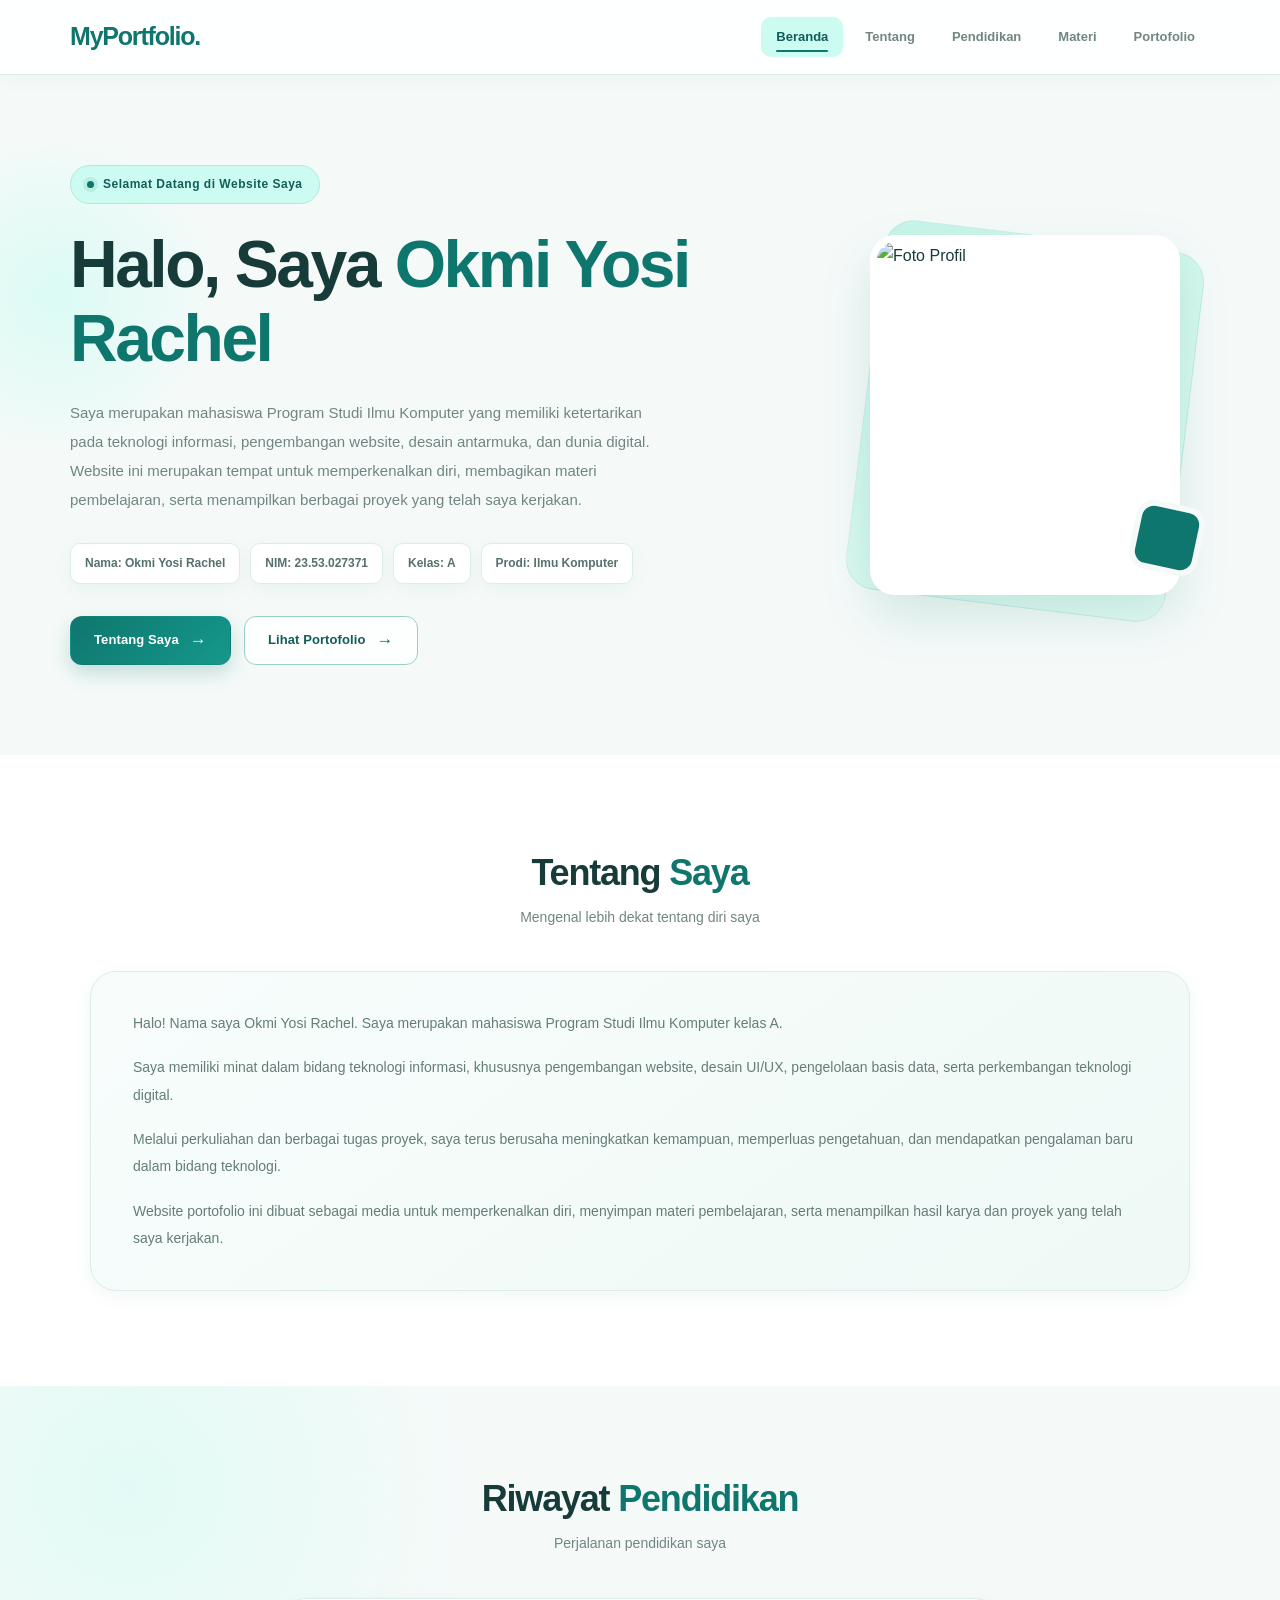
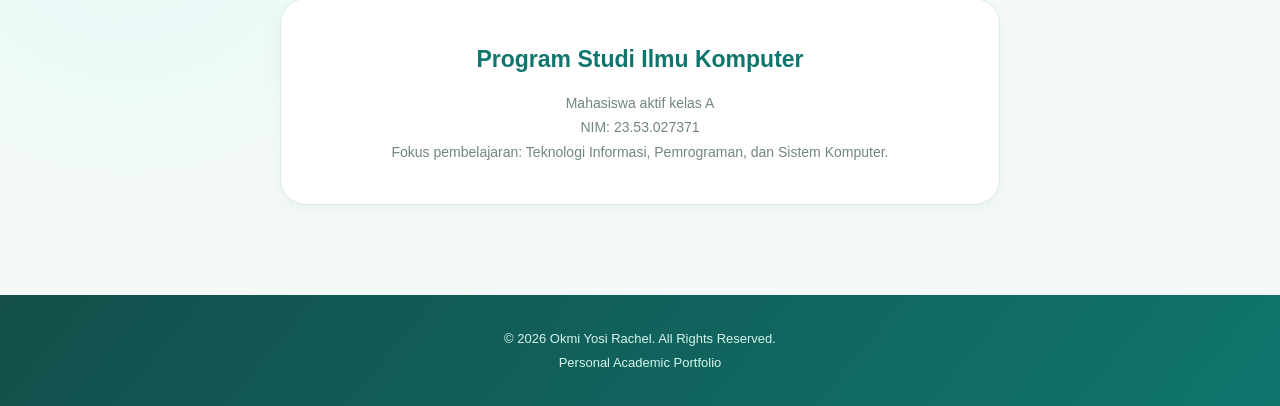
==== commit a10c2a8b: "Update index.html" ====
--- a/index.html
+++ b/index.html
@@ -95,7 +95,7 @@
         <div class="hero-image">
 
             <img src="images/profile.jpg"
-                 alt="Foto Profil Okmi Yosi Rachel">
+                 alt="Foto Profil">
 
         </div>
 
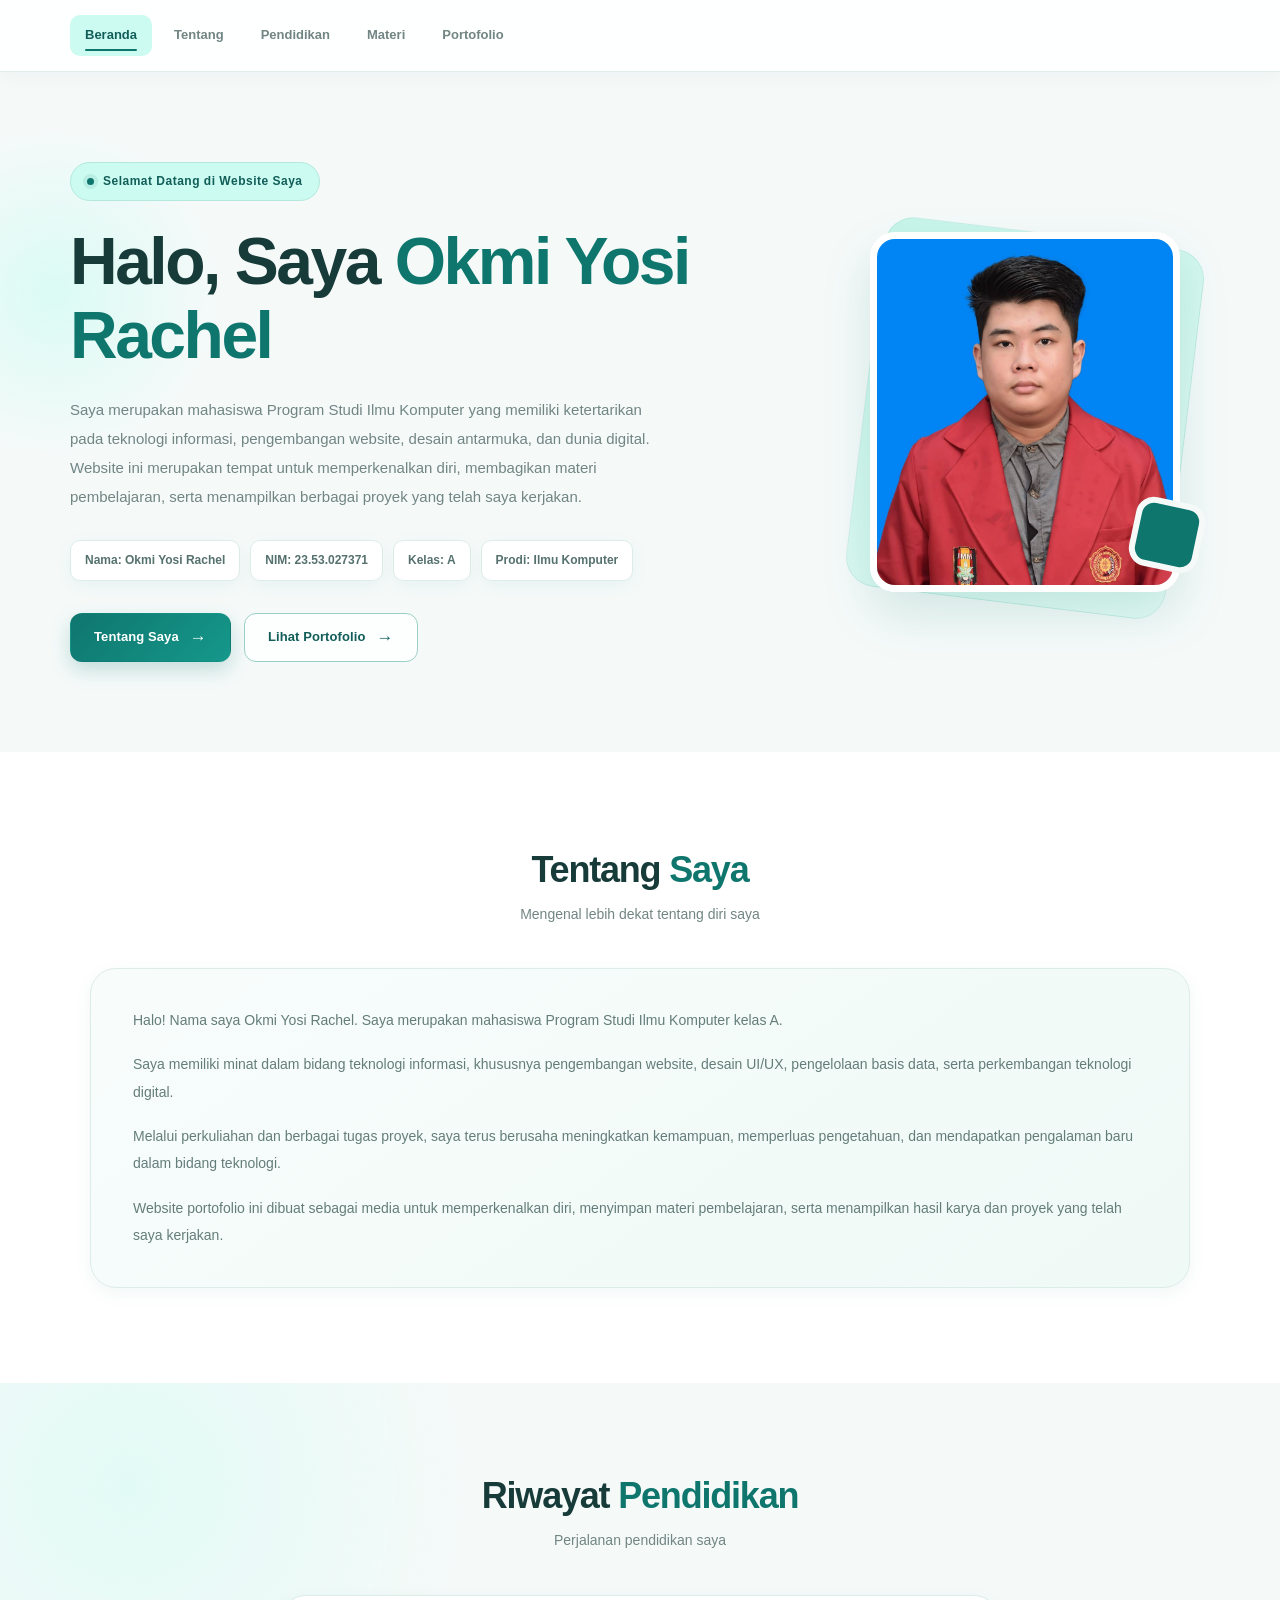
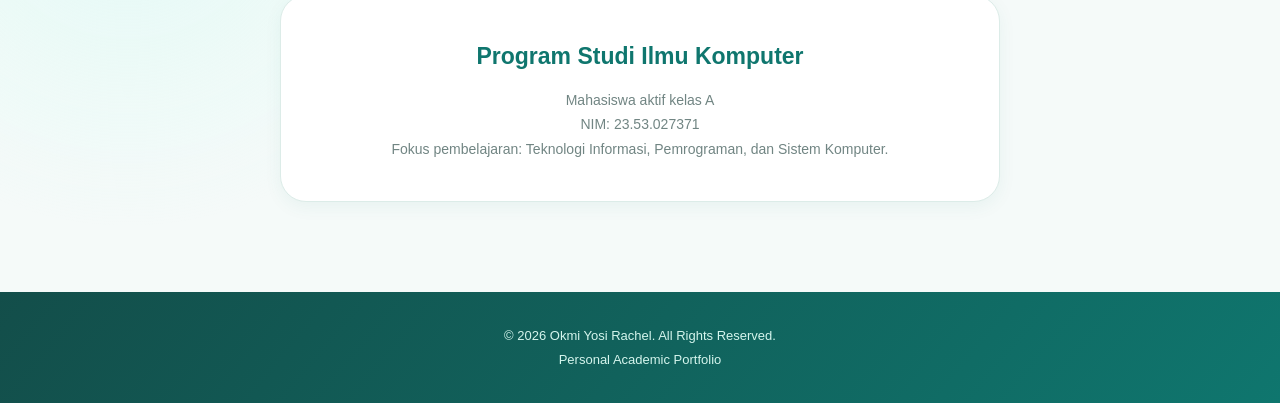
==== commit 8011db51: "Update index.html" ====
--- a/index.html
+++ b/index.html
@@ -18,9 +18,7 @@
     <nav class="navbar">
         <div class="nav-container">
 
-            <a href="index.html" class="logo">
-                MyPortfolio.
-            </a>
+           
 
             <ul class="nav-links">
                 <li><a href="index.html" class="active">Beranda</a></li>
@@ -94,7 +92,7 @@
         <!-- PROFILE IMAGE -->
         <div class="hero-image">
 
-            <img src="images/profile.jpg"
+            <img src="assets/images/profile.jpg"
                  alt="Foto Profil">
 
         </div>
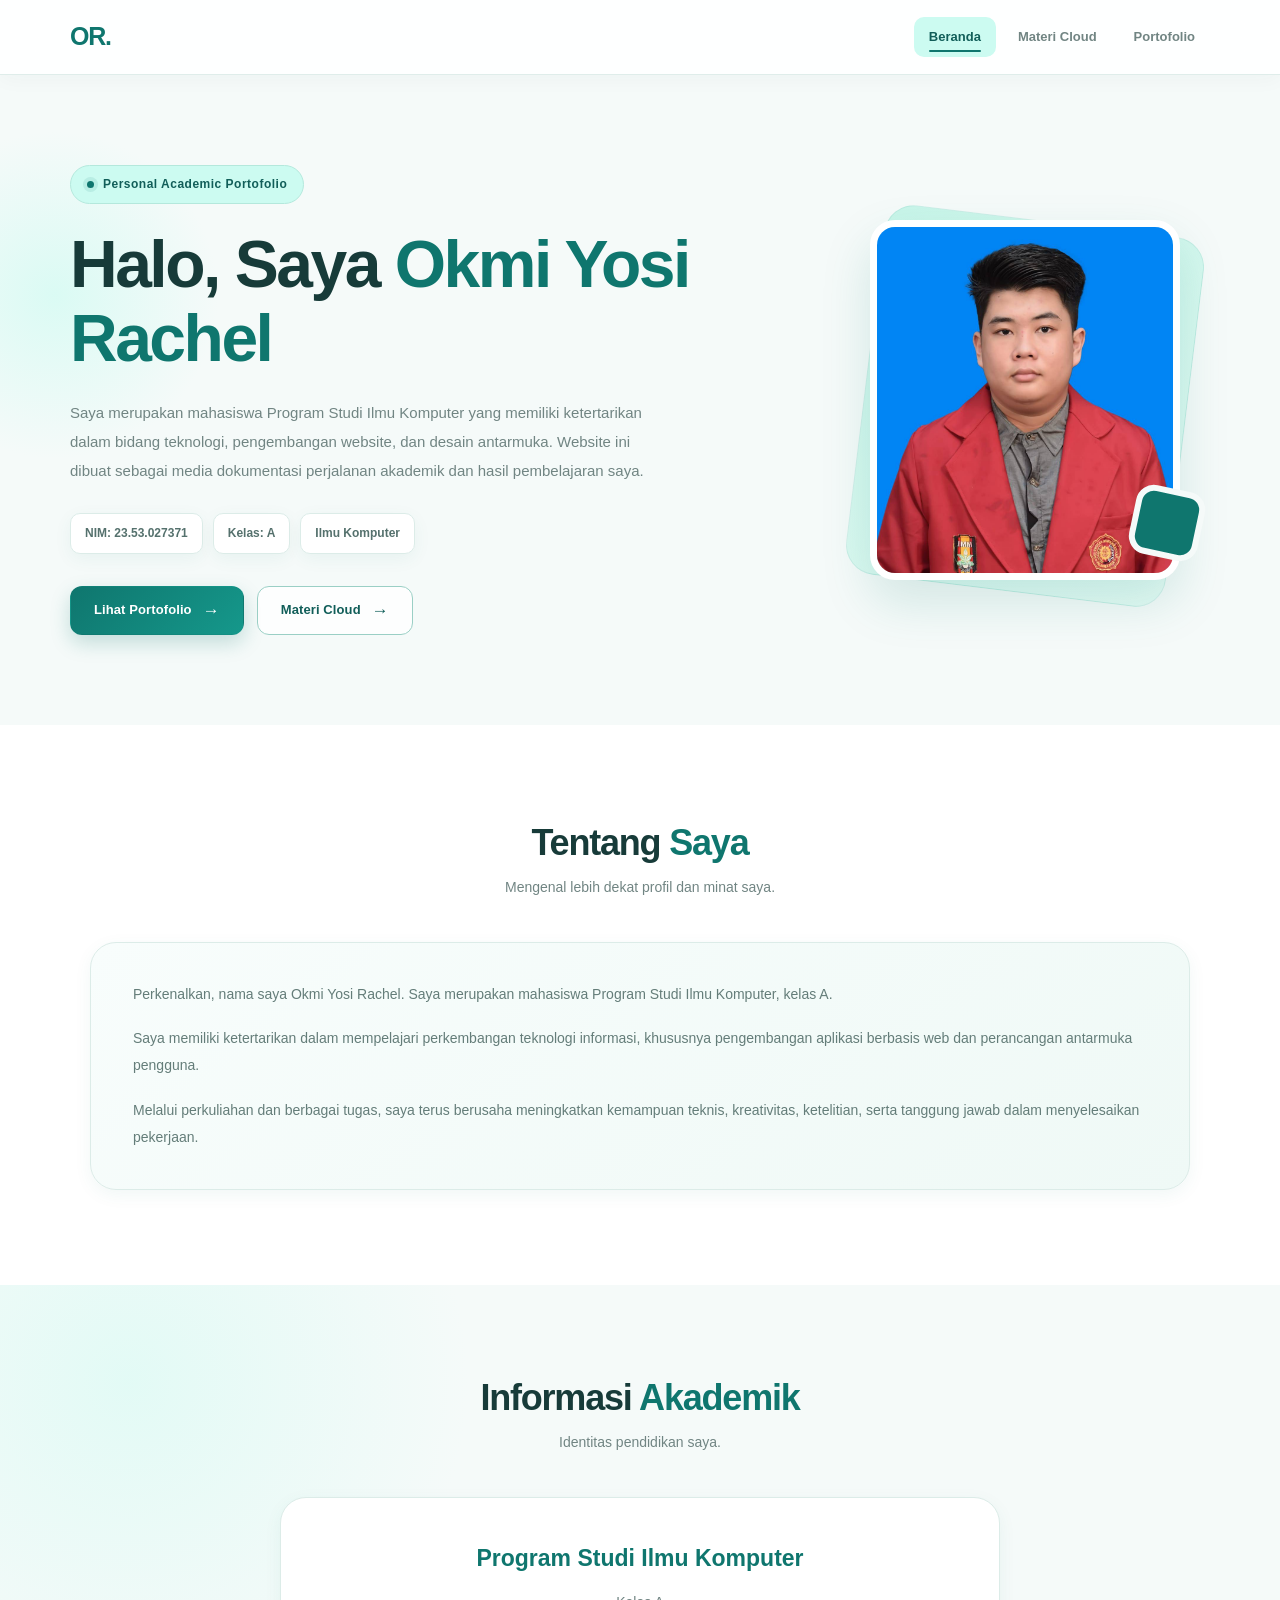
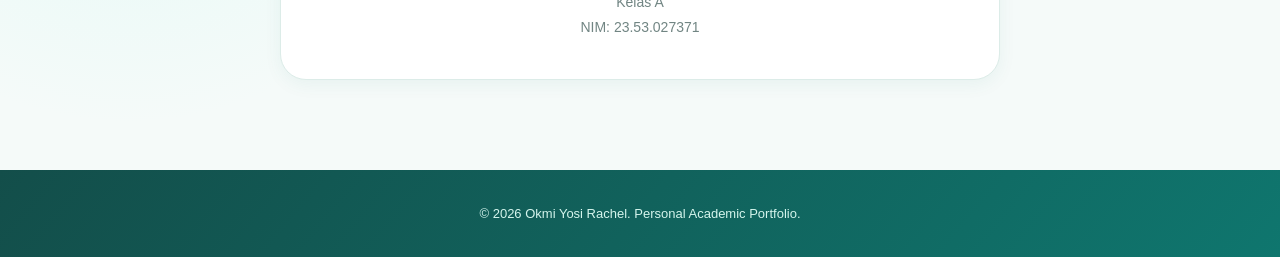
==== commit ca7056d0: "Update index.html" ====
--- a/index.html
+++ b/index.html
@@ -5,187 +5,188 @@
     <meta charset="UTF-8">
     <meta name="viewport" content="width=device-width, initial-scale=1.0">
 
-    <title>Beranda | Personal Portfolio</title>
-
-    <meta name="description" content="Website portofolio pribadi mahasiswa Ilmu Komputer.">
+    <title>Beranda | Okmi Yosi Rachel</title>
+
+    <meta name="description" content="Website portofolio akademik Okmi Yosi Rachel, mahasiswa Ilmu Komputer.">
 
     <link rel="stylesheet" href="assets/css/style.css">
 </head>
 
 <body>
 
-    <!-- NAVBAR -->
-    <nav class="navbar">
-        <div class="nav-container">
-
-           
+    <!-- NAVIGATION -->
+    <header class="navbar">
+        <nav class="nav-container">
+
+            <a href="index.html" class="logo">
+                OR.
+            </a>
 
             <ul class="nav-links">
-                <li><a href="index.html" class="active">Beranda</a></li>
-                <li><a href="#about">Tentang</a></li>
-                <li><a href="#education">Pendidikan</a></li>
-                <li><a href="materi.html">Materi</a></li>
-                <li><a href="portfolio.html">Portofolio</a></li>
+                <li>
+                    <a href="index.html" class="active">Beranda</a>
+                </li>
+
+                <li>
+                    <a href="materi.html">Materi Cloud</a>
+                </li>
+
+                <li>
+                    <a href="portofolio.html">Portofolio</a>
+                </li>
             </ul>
 
-        </div>
-    </nav>
+        </nav>
+    </header>
 
 
     <!-- HERO SECTION -->
-    <section class="hero">
-
-        <div class="hero-content">
-
-            <span class="hero-label">
-                Selamat Datang di Website Saya
-            </span>
-
-            <h1>
-                Halo, Saya <span>Okmi Yosi Rachel</span>
-            </h1>
-
-            <p class="hero-description">
-                Saya merupakan mahasiswa Program Studi Ilmu Komputer
-                yang memiliki ketertarikan pada teknologi informasi,
-                pengembangan website, desain antarmuka, dan dunia digital.
-                Website ini merupakan tempat untuk memperkenalkan diri,
-                membagikan materi pembelajaran, serta menampilkan
-                berbagai proyek yang telah saya kerjakan.
-            </p>
-
-            <div class="student-info">
-
-                <div class="info-item">
-                    Nama: Okmi Yosi Rachel
-                </div>
-
-                <div class="info-item">
-                    NIM: 23.53.027371
-                </div>
-
-                <div class="info-item">
-                    Kelas: A
-                </div>
-
-                <div class="info-item">
-                    Prodi: Ilmu Komputer
-                </div>
-
-            </div>
-
-            <div class="hero-buttons">
-
-                <a href="#about" class="btn btn-primary">
-                    Tentang Saya
-                </a>
-
-                <a href="portfolio.html" class="btn btn-outline">
-                    Lihat Portofolio
-                </a>
-
-            </div>
-
-        </div>
-
-
-        <!-- PROFILE IMAGE -->
-        <div class="hero-image">
-
-            <img src="assets/images/profile.jpg"
-                 alt="Foto Profil">
-
-        </div>
-
-    </section>
-
-
-    <!-- ABOUT SECTION -->
-    <section class="about" id="about">
-
-        <div class="section-container">
-
-            <div class="section-title">
-
-                <h2>Tentang <span>Saya</span></h2>
-
-                <p>Mengenal lebih dekat tentang diri saya</p>
-
-            </div>
-
-
-            <div class="about-card">
-
-                <p>
-                    Halo! Nama saya Okmi Yosi Rachel.
-                    Saya merupakan mahasiswa Program Studi
-                    Ilmu Komputer kelas A.
+    <main>
+
+        <section class="hero">
+
+            <div class="hero-content">
+
+                <span class="hero-label">
+                    Personal Academic Portofolio
+                </span>
+
+                <h1>
+                    Halo, Saya <span>Okmi Yosi Rachel</span>
+                </h1>
+
+                <p class="hero-description">
+                    Saya merupakan mahasiswa Program Studi Ilmu Komputer
+                    yang memiliki ketertarikan dalam bidang teknologi,
+                    pengembangan website, dan desain antarmuka.
+                    Website ini dibuat sebagai media dokumentasi
+                    perjalanan akademik dan hasil pembelajaran saya.
                 </p>
 
-                <p>
-                    Saya memiliki minat dalam bidang teknologi informasi,
-                    khususnya pengembangan website, desain UI/UX,
-                    pengelolaan basis data, serta perkembangan teknologi
-                    digital.
-                </p>
-
-                <p>
-                    Melalui perkuliahan dan berbagai tugas proyek,
-                    saya terus berusaha meningkatkan kemampuan,
-                    memperluas pengetahuan, dan mendapatkan pengalaman
-                    baru dalam bidang teknologi.
-                </p>
-
-                <p>
-                    Website portofolio ini dibuat sebagai media untuk
-                    memperkenalkan diri, menyimpan materi pembelajaran,
-                    serta menampilkan hasil karya dan proyek yang
-                    telah saya kerjakan.
-                </p>
-
-            </div>
-
-        </div>
-
-    </section>
-
-
-    <!-- EDUCATION SECTION -->
-    <section class="education" id="education">
-
-        <div class="section-container">
-
-            <div class="section-title">
-
-                <h2>Riwayat <span>Pendidikan</span></h2>
-
-                <p>Perjalanan pendidikan saya</p>
-
-            </div>
-
-
-            <div class="education-card">
-
-                <h3>Program Studi Ilmu Komputer</h3>
-
-                <p>
-                    Mahasiswa aktif kelas A
-                </p>
-
-                <p>
-                    NIM: 23.53.027371
-                </p>
-
-                <p>
-                    Fokus pembelajaran: Teknologi Informasi,
-                    Pemrograman, dan Sistem Komputer.
-                </p>
-
-            </div>
-
-        </div>
-
-    </section>
+                <div class="student-info">
+
+                    <div class="info-item">
+                        NIM: 23.53.027371
+                    </div>
+
+                    <div class="info-item">
+                        Kelas: A
+                    </div>
+
+                    <div class="info-item">
+                        Ilmu Komputer
+                    </div>
+
+                </div>
+
+                <div class="hero-buttons">
+
+                    <a href="portofolio.html" class="btn btn-primary">
+                        Lihat Portofolio
+                    </a>
+
+                    <a href="materi.html" class="btn btn-outline">
+                        Materi Cloud
+                    </a>
+
+                </div>
+
+            </div>
+
+
+            <!-- PROFILE PHOTO -->
+            <div class="hero-image">
+
+                <img
+                    src="assets/images/profile.jpg"
+                    alt="Foto profil Okmi Yosi Rachel"
+                >
+
+            </div>
+
+        </section>
+
+
+        <!-- ABOUT SECTION -->
+        <section class="about" id="tentang">
+
+            <div class="section-container">
+
+                <div class="section-title">
+
+                    <h2>Tentang <span>Saya</span></h2>
+
+                    <p>
+                        Mengenal lebih dekat profil dan minat saya.
+                    </p>
+
+                </div>
+
+                <div class="about-card">
+
+                    <p>
+                        Perkenalkan, nama saya Okmi Yosi Rachel.
+                        Saya merupakan mahasiswa Program Studi
+                        Ilmu Komputer, kelas A.
+                    </p>
+
+                    <p>
+                        Saya memiliki ketertarikan dalam mempelajari
+                        perkembangan teknologi informasi, khususnya
+                        pengembangan aplikasi berbasis web dan
+                        perancangan antarmuka pengguna.
+                    </p>
+
+                    <p>
+                        Melalui perkuliahan dan berbagai tugas,
+                        saya terus berusaha meningkatkan kemampuan
+                        teknis, kreativitas, ketelitian, serta
+                        tanggung jawab dalam menyelesaikan pekerjaan.
+                    </p>
+
+                </div>
+
+            </div>
+
+        </section>
+
+
+        <!-- EDUCATION SECTION -->
+        <section class="education">
+
+            <div class="section-container">
+
+                <div class="section-title">
+
+                    <h2>Informasi <span>Akademik</span></h2>
+
+                    <p>
+                        Identitas pendidikan saya.
+                    </p>
+
+                </div>
+
+                <div class="education-card">
+
+                    <h3>Program Studi Ilmu Komputer</h3>
+
+                    <p>
+                        Kelas A
+                    </p>
+
+                    <p>
+                        NIM: 23.53.027371
+                    </p>
+
+
+
+                </div>
+
+            </div>
+
+        </section>
+
+    </main>
 
 
     <!-- FOOTER -->
@@ -193,11 +194,7 @@
 
         <p>
             &copy; 2026 Okmi Yosi Rachel.
-            All Rights Reserved.
-        </p>
-
-        <p>
-            Personal Academic Portfolio
+            Personal Academic Portfolio.
         </p>
 
     </footer>
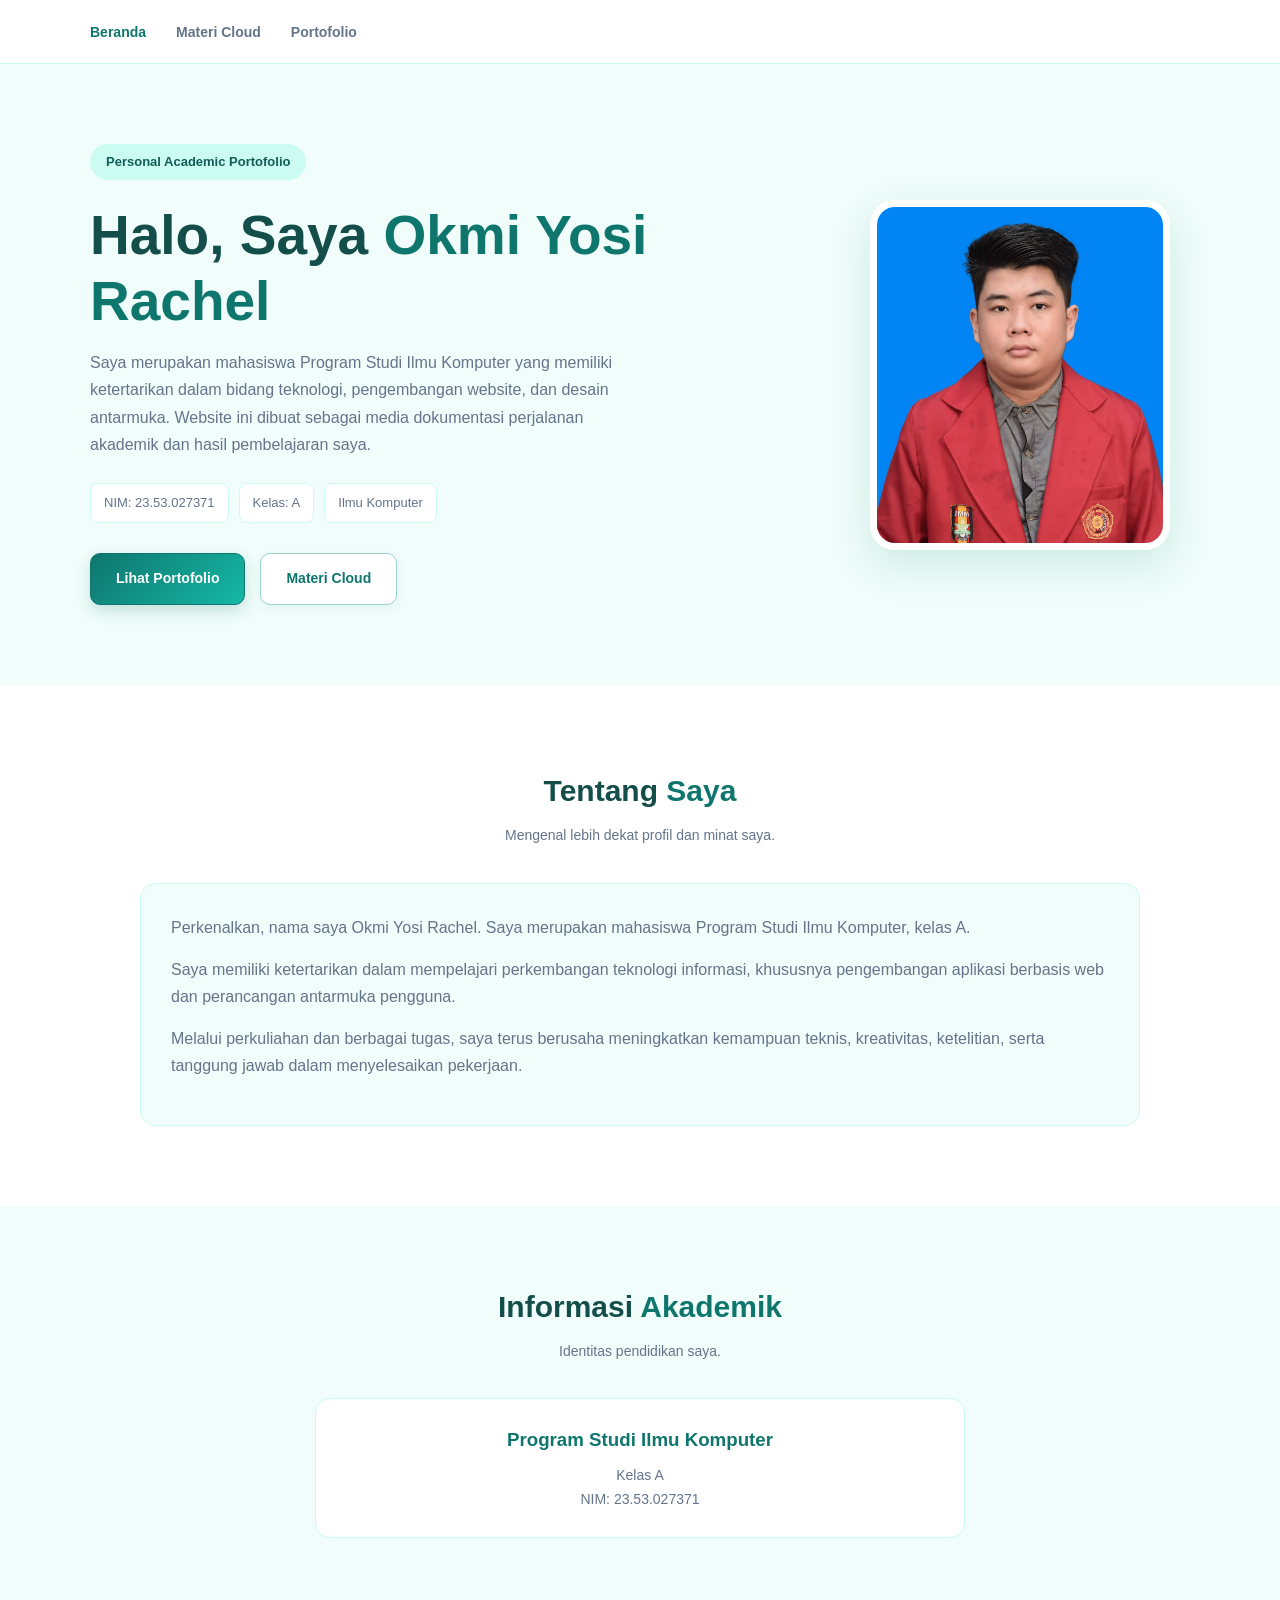
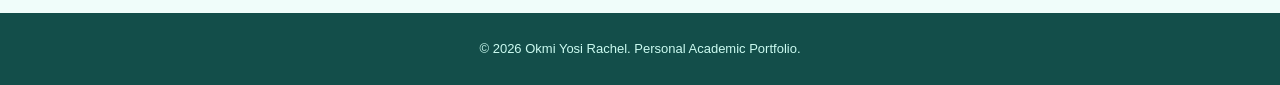
==== commit b38db6de: "Update index.html" ====
--- a/index.html
+++ b/index.html
@@ -18,9 +18,7 @@
     <header class="navbar">
         <nav class="nav-container">
 
-            <a href="index.html" class="logo">
-                OR.
-            </a>
+            
 
             <ul class="nav-links">
                 <li>
--- a/assets/css/style.css
+++ b/assets/css/style.css
@@ -1,37 +1,20 @@
-/* =========================================================
-   MODERN ACADEMIC PORTFOLIO
-   Complete redesign — Premium Teal Theme
-   Compatible with index.html, materi.html, portfolio.html
-========================================================= */
-
-/* ---------- DESIGN TOKENS ---------- */
+
+/* =================================
+   MODERN TEAL ACADEMIC PORTFOLIO
+   Complete Color & Button Update
+================================= */
+
 :root {
-    --primary: #0f766e;
-    --primary-dark: #115e59;
-    --primary-deep: #134e4a;
-    --primary-light: #ccfbf1;
-    --primary-soft: #e8faf6;
-
-    --background: #f5faf9;
-    --surface: #ffffff;
-    --surface-soft: #f0f8f6;
-
-    --text: #173b39;
-    --muted: #718583;
-    --border: #dcece8;
-
-    --shadow-sm: 0 5px 18px rgba(15, 118, 110, 0.06);
-    --shadow-md: 0 12px 32px rgba(15, 118, 110, 0.10);
-    --shadow-lg: 0 22px 50px rgba(15, 118, 110, 0.15);
-
-    --radius-sm: 12px;
-    --radius-md: 18px;
-    --radius-lg: 26px;
-
-    --transition: 0.3s ease;
-}
-
-/* ---------- RESET & BASE ---------- */
+    --primary: #0F766E;
+    --primary-dark: #115E59;
+    --primary-light: #CCFBF1;
+    --background: #F0FDFA;
+    --white: #ffffff;
+    --text: #134E4A;
+    --muted: #64748B;
+    --border: #CCFBF1;
+}
+
 * {
     margin: 0;
     padding: 0;
@@ -40,184 +23,96 @@
 
 html {
     scroll-behavior: smooth;
-    scroll-padding-top: 95px;
 }
 
 body {
-    min-height: 100vh;
-    overflow-x: hidden;
+    font-family: Arial, Helvetica, sans-serif;
     background: var(--background);
     color: var(--text);
-    font-family: "Segoe UI", Arial, sans-serif;
-    line-height: 1.75;
-    -webkit-font-smoothing: antialiased;
+    line-height: 1.7;
 }
 
 a {
+    text-decoration: none;
     color: inherit;
-    text-decoration: none;
-}
-
-img {
-    display: block;
-    max-width: 100%;
-}
-
-button,
-a {
-    -webkit-tap-highlight-color: transparent;
-}
-
-::selection {
-    color: #fff;
-    background: var(--primary);
-}
-
-/* ---------- NAVIGATION ---------- */
+}
+
+/* NAVBAR */
+
 .navbar {
+    width: 100%;
+    background: var(--white);
+    border-bottom: 1px solid var(--border);
     position: sticky;
     top: 0;
-    z-index: 1000;
-    width: 100%;
-    background: rgba(255, 255, 255, 0.90);
-    border-bottom: 1px solid rgba(220, 236, 232, 0.9);
-    box-shadow: 0 4px 20px rgba(20, 70, 65, 0.035);
-    backdrop-filter: blur(16px);
-    -webkit-backdrop-filter: blur(16px);
+    z-index: 100;
 }
 
 .nav-container {
-    width: min(1200px, 100%);
-    margin: 0 auto;
-    padding: 15px 30px;
+    max-width: 1150px;
+    margin: auto;
+    padding: 18px 25px;
+    display: flex;
+    justify-content: space-between;
+    align-items: center;
+}
+
+.logo {
+    font-size: 22px;
+    font-weight: bold;
+    color: var(--primary);
+}
+
+.nav-links {
+    display: flex;
+    gap: 30px;
+    list-style: none;
+}
+
+.nav-links a {
+    color: var(--muted);
+    font-size: 14px;
+    font-weight: 600;
+    transition: 0.3s;
+}
+
+.nav-links a:hover,
+.nav-links a.active {
+    color: var(--primary);
+}
+
+/* HERO SECTION */
+
+.hero {
+    max-width: 1150px;
+    margin: auto;
+    min-height: 570px;
+    padding: 80px 25px;
     display: flex;
     align-items: center;
     justify-content: space-between;
-    gap: 25px;
-}
-
-.logo {
-    color: var(--primary);
-    font-size: 25px;
-    font-weight: 850;
-    letter-spacing: -1.2px;
-    transition: var(--transition);
-}
-
-.logo:hover {
+    gap: 50px;
+}
+
+.hero-content {
+    flex: 1;
+}
+
+.hero-label {
+    display: inline-block;
+    background: var(--primary-light);
     color: var(--primary-dark);
-    transform: translateY(-1px);
-}
-
-.nav-links {
-    display: flex;
-    align-items: center;
-    justify-content: flex-end;
-    flex-wrap: wrap;
-    gap: 7px;
-    list-style: none;
-}
-
-.nav-links a {
-    position: relative;
-    display: inline-flex;
-    align-items: center;
-    justify-content: center;
-    padding: 9px 15px;
-    border-radius: 10px;
-    color: var(--muted);
+    padding: 7px 16px;
+    border-radius: 30px;
     font-size: 13px;
-    font-weight: 700;
-    transition: var(--transition);
-}
-
-.nav-links a:hover,
-.nav-links a.active {
-    color: var(--primary-dark);
-    background: var(--primary-light);
-}
-
-.nav-links a::after {
-    position: absolute;
-    right: 15px;
-    bottom: 5px;
-    left: 15px;
-    height: 2px;
-    content: "";
-    background: var(--primary);
-    border-radius: 5px;
-    transform: scaleX(0);
-    transform-origin: left;
-    transition: var(--transition);
-}
-
-.nav-links a:hover::after,
-.nav-links a.active::after {
-    transform: scaleX(1);
-}
-
-/* ---------- HOME HERO ---------- */
-.hero {
-    position: relative;
-    isolation: isolate;
-    width: min(1200px, 100%);
-    min-height: 650px;
-    margin: 0 auto;
-    padding: 90px 30px;
-    display: flex;
-    align-items: center;
-    justify-content: space-between;
-    gap: 65px;
-}
-
-.hero::before {
-    position: absolute;
-    top: 55px;
-    left: -150px;
-    z-index: -1;
-    width: 330px;
-    height: 330px;
-    content: "";
-    background: radial-gradient(circle, rgba(204, 251, 241, 0.65), transparent 70%);
-    pointer-events: none;
-}
-
-.hero-content {
-    flex: 1 1 580px;
-    animation: slideUp 0.75s ease both;
-}
-
-.hero-label {
-    display: inline-flex;
-    align-items: center;
-    gap: 9px;
-    margin-bottom: 24px;
-    padding: 8px 16px;
-    color: var(--primary-dark);
-    background: var(--primary-light);
-    border: 1px solid #b4e8dc;
-    border-radius: 50px;
-    font-size: 12px;
-    font-weight: 800;
-    letter-spacing: 0.5px;
-}
-
-.hero-label::before {
-    width: 7px;
-    height: 7px;
-    content: "";
-    background: var(--primary);
-    border-radius: 50%;
-    box-shadow: 0 0 0 4px rgba(15, 118, 110, 0.10);
+    font-weight: bold;
+    margin-bottom: 22px;
 }
 
 .hero h1 {
-    margin-bottom: 22px;
-    color: var(--text);
-    font-size: clamp(40px, 5.2vw, 66px);
-    font-weight: 850;
-    line-height: 1.12;
-    letter-spacing: -2.5px;
+    font-size: clamp(36px, 5vw, 55px);
+    line-height: 1.2;
+    margin-bottom: 15px;
 }
 
 .hero h1 span {
@@ -225,190 +120,121 @@
 }
 
 .hero-description {
-    max-width: 590px;
-    margin-bottom: 28px;
-    color: var(--muted);
-    font-size: 15px;
-    line-height: 1.95;
+    color: var(--muted);
+    max-width: 550px;
+    margin-bottom: 25px;
+    font-size: 16px;
 }
 
 .student-info {
     display: flex;
     flex-wrap: wrap;
     gap: 10px;
-    margin-bottom: 32px;
+    margin-bottom: 30px;
 }
 
 .info-item {
-    padding: 9px 14px;
-    color: #55716d;
-    background: var(--surface);
-    border: 1px solid var(--border);
-    border-radius: 10px;
-    box-shadow: var(--shadow-sm);
-    font-size: 12px;
-    font-weight: 700;
-    transition: var(--transition);
-}
-
-.info-item:hover {
-    color: var(--primary-dark);
-    border-color: #9ddbd0;
-    transform: translateY(-3px);
-    box-shadow: var(--shadow-md);
-}
-
-/* ---------- BUTTONS ---------- */
+    background: var(--white);
+    border: 1px solid var(--border);
+    padding: 8px 13px;
+    border-radius: 8px;
+    font-size: 13px;
+    color: var(--muted);
+}
+
+/* HERO BUTTONS - MODERN DESIGN */
+
 .hero-buttons {
     display: flex;
     flex-wrap: wrap;
-    align-items: center;
-    gap: 13px;
+    gap: 15px;
 }
 
 .btn {
-    position: relative;
     display: inline-flex;
-    min-height: 49px;
     align-items: center;
     justify-content: center;
-    gap: 11px;
-    padding: 12px 23px;
-    overflow: hidden;
-    border: 1px solid transparent;
-    border-radius: 12px;
-    font-size: 13px;
-    font-weight: 800;
-    letter-spacing: 0.1px;
-    transition: transform var(--transition), box-shadow var(--transition),
-                color var(--transition), background var(--transition),
-                border-color var(--transition);
-}
-
-.btn::after {
-    content: "→";
-    font-size: 17px;
-    line-height: 1;
-    transition: transform var(--transition);
-}
-
-.btn:hover::after {
-    transform: translateX(4px);
-}
+    gap: 10px;
+    padding: 13px 25px;
+    border-radius: 10px;
+    font-size: 14px;
+    font-weight: bold;
+    transition: all 0.3s ease;
+    cursor: pointer;
+}
+
+/* PELAJARI MATERI */
 
 .btn-primary {
-    color: #fff;
-    background: linear-gradient(135deg, var(--primary), #15988b);
-    box-shadow: 0 8px 20px rgba(15, 118, 110, 0.22);
+    background: linear-gradient(135deg, #0F766E, #14B8A6);
+    color: #ffffff;
+    border: 1px solid #0F766E;
+    box-shadow: 0 6px 15px rgba(15, 118, 110, 0.20);
 }
 
 .btn-primary:hover {
-    color: #fff;
-    background: linear-gradient(135deg, var(--primary-dark), var(--primary));
-    box-shadow: 0 13px 27px rgba(15, 118, 110, 0.28);
-    transform: translateY(-4px);
-}
+    background: linear-gradient(135deg, #115E59, #0F766E);
+    box-shadow: 0 9px 22px rgba(15, 118, 110, 0.28);
+    transform: translateY(-3px);
+}
+
+/* LIHAT PORTOFOLIO */
 
 .btn-outline {
-    color: var(--primary-dark);
-    background: rgba(255, 255, 255, 0.75);
-    border-color: #9acfc5;
+    background: #ffffff;
+    color: #0F766E;
+    border: 1px solid #99D5CD;
+    box-shadow: 0 4px 12px rgba(15, 118, 110, 0.06);
 }
 
 .btn-outline:hover {
-    color: #fff;
-    background: var(--primary);
-    border-color: var(--primary);
-    box-shadow: 0 10px 22px rgba(15, 118, 110, 0.17);
-    transform: translateY(-4px);
-}
-
-.btn:active,
-.portfolio-link:active {
-    transform: translateY(-1px) scale(0.98);
-}
-
-.btn:focus-visible,
-.portfolio-link:focus-visible,
-.nav-links a:focus-visible {
-    outline: 3px solid rgba(15, 118, 110, 0.3);
-    outline-offset: 4px;
-}
-
-/* ---------- PROFILE PHOTO ---------- */
+    background: #CCFBF1;
+    border-color: #0F766E;
+    box-shadow: 0 7px 18px rgba(15, 118, 110, 0.12);
+    transform: translateY(-3px);
+}
+
+.btn:active {
+    transform: translateY(0);
+}
+
+/* PROFILE IMAGE */
+
 .hero-image {
-    position: relative;
-    flex: 0 0 370px;
+    flex: 0 0 340px;
     display: flex;
     justify-content: center;
-    animation: fadeIn 0.9s ease both;
-}
-
-.hero-image::before {
-    position: absolute;
-    width: 320px;
-    height: 370px;
-    content: "";
-    background: linear-gradient(145deg, #c8f5e9, #e5fbf5);
-    border: 1px solid rgba(15, 118, 110, 0.08);
-    border-radius: 30px;
-    transform: rotate(7deg);
-}
-
-.hero-image::after {
-    position: absolute;
-    right: 8px;
-    bottom: 22px;
-    z-index: 2;
-    width: 58px;
-    height: 58px;
-    content: "";
-    background: var(--primary);
-    border: 6px solid var(--background);
-    border-radius: 18px;
-    transform: rotate(12deg);
 }
 
 .hero-image img {
-    position: relative;
-    z-index: 1;
-    width: 310px;
-    height: 360px;
+    width: 300px;
+    height: 350px;
     object-fit: cover;
-    object-position: center;
-    background: var(--surface);
-    border: 7px solid #fff;
     border-radius: 25px;
-    box-shadow: var(--shadow-lg);
-    transition: transform 0.45s ease;
-}
-
-.hero-image img:hover {
-    transform: translateY(-8px) scale(1.02);
-}
-
-/* ---------- GENERAL SECTION ---------- */
+    border: 7px solid var(--white);
+    box-shadow: 0 15px 40px rgba(15, 118, 110, 0.15);
+}
+
+/* ABOUT SECTION */
+
+.about {
+    background: var(--white);
+    padding: 80px 25px;
+}
+
 .section-container {
-    width: min(1100px, 100%);
-    margin: 0 auto;
+    max-width: 1000px;
+    margin: auto;
 }
 
 .section-title {
-    margin-bottom: 42px;
     text-align: center;
+    margin-bottom: 35px;
 }
 
 .section-title h2 {
-    margin-bottom: 10px;
-    color: var(--text);
-    font-size: clamp(27px, 3vw, 36px);
-    font-weight: 850;
-    letter-spacing: -1.2px;
-    line-height: 1.25;
-}
-
-.section-title h2 span {
-    color: var(--primary);
+    font-size: 30px;
+    margin-bottom: 8px;
 }
 
 .section-title span {
@@ -420,69 +246,37 @@
     font-size: 14px;
 }
 
-/* ---------- ABOUT ---------- */
-.about {
-    padding: 95px 30px;
-    background: var(--surface);
-}
-
 .about-card {
-    padding: 38px 42px;
-    background: linear-gradient(145deg, #f8fdfc, #eff9f6);
-    border: 1px solid var(--border);
-    border-radius: var(--radius-lg);
-    box-shadow: var(--shadow-sm);
-    transition: var(--transition);
-}
-
-.about-card:hover {
-    border-color: #b9e4da;
-    box-shadow: var(--shadow-md);
-    transform: translateY(-4px);
+    background: var(--background);
+    border: 1px solid var(--border);
+    border-radius: 15px;
+    padding: 30px;
 }
 
 .about-card p {
-    margin-bottom: 17px;
-    color: #647d79;
-    font-size: 14px;
-    line-height: 1.95;
-}
-
-.about-card p:last-child {
-    margin-bottom: 0;
-}
-
-/* ---------- EDUCATION ---------- */
+    color: var(--muted);
+    margin-bottom: 15px;
+}
+
+/* EDUCATION */
+
 .education {
-    padding: 90px 30px;
-    background:
-        radial-gradient(circle at 10% 20%, rgba(204, 251, 241, 0.45), transparent 28%),
-        var(--background);
+    padding: 75px 25px;
 }
 
 .education-card {
-    max-width: 720px;
-    margin: 0 auto;
-    padding: 40px;
-    background: var(--surface);
-    border: 1px solid var(--border);
-    border-radius: var(--radius-lg);
-    box-shadow: var(--shadow-sm);
+    max-width: 650px;
+    margin: auto;
+    background: var(--white);
+    border: 1px solid var(--border);
+    border-radius: 15px;
+    padding: 25px;
     text-align: center;
-    transition: var(--transition);
-}
-
-.education-card:hover {
-    border-color: #a8dcd3;
-    box-shadow: var(--shadow-lg);
-    transform: translateY(-6px);
 }
 
 .education-card h3 {
-    margin-bottom: 12px;
-    color: var(--primary);
-    font-size: 23px;
-    font-weight: 800;
+    color: var(--primary);
+    margin-bottom: 8px;
 }
 
 .education-card p {
@@ -490,443 +284,39 @@
     font-size: 14px;
 }
 
-/* ---------- PAGE HEADER ---------- */
-.page-header {
-    position: relative;
-    isolation: isolate;
-    overflow: hidden;
-    padding: 95px 25px;
-    color: #fff;
-    background:
-        radial-gradient(circle at 85% 15%, rgba(204, 251, 241, 0.2), transparent 28%),
-        radial-gradient(circle at 12% 100%, rgba(94, 234, 212, 0.15), transparent 30%),
-        linear-gradient(130deg, #134e4a, #0f766e 65%, #15988b);
+/* FOOTER */
+
+.footer {
+    background: #134E4A;
+    color: var(--white);
     text-align: center;
-}
-
-.page-header::before,
-.page-header::after {
-    position: absolute;
-    z-index: -1;
-    content: "";
-    border: 1px solid rgba(255, 255, 255, 0.12);
-    border-radius: 50%;
-}
-
-.page-header::before {
-    top: -130px;
-    right: -70px;
-    width: 330px;
-    height: 330px;
-}
-
-.page-header::after {
-    bottom: -180px;
-    left: -90px;
-    width: 390px;
-    height: 390px;
-}
-
-.page-header h1 {
-    margin-bottom: 14px;
-    font-size: clamp(32px, 5vw, 49px);
-    font-weight: 850;
-    line-height: 1.2;
-    letter-spacing: -1.5px;
-}
-
-.page-header p {
-    max-width: 700px;
-    margin: 0 auto;
-    color: #d5f5ed;
-    font-size: 15px;
-    line-height: 1.85;
-}
-
-/* ---------- MATERIAL PAGE ---------- */
-.material-section {
-    width: min(1150px, 100%);
-    margin: 0 auto;
-    padding: 80px 30px 95px;
-}
-
-.material-intro {
-    margin-bottom: 48px;
-    padding: 38px;
-    background: var(--surface);
-    border: 1px solid var(--border);
-    border-radius: var(--radius-lg);
-    box-shadow: var(--shadow-sm);
-}
-
-.material-intro h2 {
-    margin-bottom: 17px;
-    color: var(--primary);
-    font-size: 25px;
-    font-weight: 850;
-}
-
-.material-intro p {
-    margin-bottom: 14px;
-    color: var(--muted);
-    font-size: 14px;
-    line-height: 1.9;
-}
-
-.material-intro p:last-child {
-    margin-bottom: 0;
-}
-
-/* ---------- SERVICE GRID ---------- */
-.service-grid {
-    display: grid;
-    grid-template-columns: repeat(3, minmax(0, 1fr));
-    gap: 23px;
-    margin-top: 32px;
-}
-
-.service-card {
-    position: relative;
-    padding: 30px;
-    overflow: hidden;
-    background: var(--surface);
-    border: 1px solid var(--border);
-    border-radius: var(--radius-md);
-    box-shadow: var(--shadow-sm);
-    transition: var(--transition);
-}
-
-.service-card::after {
-    position: absolute;
-    right: -35px;
-    bottom: -45px;
-    width: 115px;
-    height: 115px;
-    content: "";
-    background: var(--primary-soft);
-    border-radius: 50%;
-    transition: var(--transition);
-}
-
-.service-card:hover {
-    border-color: #a8dcd3;
-    box-shadow: var(--shadow-lg);
-    transform: translateY(-7px);
-}
-
-.service-card:hover::after {
-    transform: scale(1.35);
-}
-
-.service-number {
-    position: relative;
-    z-index: 1;
-    display: inline-flex;
-    width: 49px;
-    height: 49px;
-    align-items: center;
-    justify-content: center;
-    margin-bottom: 20px;
-    color: var(--primary);
-    background: var(--primary-light);
-    border-radius: 14px;
-    font-size: 16px;
-    font-weight: 850;
-    transition: var(--transition);
-}
-
-.service-card:hover .service-number {
-    color: #fff;
-    background: var(--primary);
-    transform: rotate(-5deg);
-}
-
-.service-card h3 {
-    position: relative;
-    z-index: 1;
-    margin-bottom: 12px;
-    color: var(--primary-dark);
-    font-size: 18px;
-    font-weight: 800;
-}
-
-.service-card p {
-    position: relative;
-    z-index: 1;
-    color: var(--muted);
+    padding: 25px;
+}
+
+.footer p {
     font-size: 13px;
-    line-height: 1.85;
-}
-
-.service-card .example {
-    position: relative;
-    z-index: 1;
-    margin-top: 18px;
-    padding-top: 15px;
-    color: var(--primary);
-    border-top: 1px solid var(--border);
-    font-size: 12px;
-    font-weight: 700;
-}
-
-/* ---------- BENEFITS & RISKS ---------- */
-.benefit-risk {
-    display: grid;
-    grid-template-columns: repeat(2, minmax(0, 1fr));
-    gap: 23px;
-    margin-top: 38px;
-}
-
-.info-card {
-    padding: 32px;
-    background: var(--surface);
-    border: 1px solid var(--border);
-    border-radius: var(--radius-md);
-    box-shadow: var(--shadow-sm);
-    transition: var(--transition);
-}
-
-.info-card:hover {
-    box-shadow: var(--shadow-md);
-    transform: translateY(-5px);
-}
-
-.info-card h3 {
-    margin-bottom: 19px;
-    color: var(--primary);
-    font-size: 20px;
-    font-weight: 850;
-}
-
-.info-card ul {
-    padding-left: 21px;
-    color: var(--muted);
-}
-
-.info-card li {
-    margin-bottom: 12px;
-    padding-left: 3px;
-    font-size: 13px;
-    line-height: 1.8;
-}
-
-.info-card li:last-child {
-    margin-bottom: 0;
-}
-
-.material-note {
-    margin-top: 32px;
-    padding: 25px 28px;
-    color: var(--primary-dark);
-    background: linear-gradient(135deg, #d8f8ef, #effdf8);
-    border: 1px solid #b4e8dc;
-    border-radius: var(--radius-md);
-    font-size: 13px;
-    line-height: 1.9;
-}
-
-/* ---------- PORTFOLIO PAGE ---------- */
-.portfolio-grid {
-    display: grid;
-    grid-template-columns: repeat(2, minmax(0, 1fr));
-    gap: 25px;
-    margin-top: 32px;
-}
-
-.portfolio-card {
-    position: relative;
-    padding: 32px;
-    overflow: hidden;
-    background: var(--surface);
-    border: 1px solid var(--border);
-    border-radius: var(--radius-md);
-    box-shadow: var(--shadow-sm);
-    transition: var(--transition);
-}
-
-.portfolio-card::before {
-    position: absolute;
-    top: 0;
-    left: 0;
-    width: 100%;
-    height: 4px;
-    content: "";
-    background: linear-gradient(90deg, var(--primary), #5eead4);
-    transform: scaleX(0);
-    transform-origin: left;
-    transition: transform var(--transition);
-}
-
-.portfolio-card:hover {
-    border-color: #a8dcd3;
-    box-shadow: var(--shadow-lg);
-    transform: translateY(-7px);
-}
-
-.portfolio-card:hover::before {
-    transform: scaleX(1);
-}
-
-.portfolio-card h3 {
-    margin-bottom: 14px;
-    color: var(--primary-dark);
-    font-size: 20px;
-    font-weight: 850;
-    line-height: 1.4;
-}
-
-.portfolio-card p {
-    margin-bottom: 23px;
-    color: var(--muted);
-    font-size: 13px;
-    line-height: 1.9;
-}
-
-.portfolio-link {
-    display: inline-flex;
-    min-height: 43px;
-    align-items: center;
-    justify-content: center;
-    gap: 12px;
-    padding: 10px 18px;
-    color: #fff;
-    background: linear-gradient(135deg, var(--primary), #15988b);
-    border: 1px solid transparent;
-    border-radius: 10px;
-    box-shadow: 0 6px 16px rgba(15, 118, 110, 0.16);
-    font-size: 12px;
-    font-weight: 800;
-    transition: var(--transition);
-}
-
-.portfolio-link span {
-    display: inline-block;
-    font-size: 16px;
-    transition: transform var(--transition);
-}
-
-.portfolio-link:hover {
-    color: #fff;
-    background: linear-gradient(135deg, var(--primary-dark), var(--primary));
-    box-shadow: 0 10px 22px rgba(15, 118, 110, 0.23);
-    transform: translateY(-3px);
-}
-
-.portfolio-link:hover span {
-    transform: translate(3px, -3px);
-}
-
-/* ---------- FOOTER ---------- */
-.footer {
-    padding: 32px 20px;
-    color: #fff;
-    background: linear-gradient(130deg, #134e4a, #0f766e);
-    text-align: center;
-}
-
-.footer p {
-    color: #d5f5ed;
-    font-size: 13px;
-    line-height: 1.8;
-}
-
-/* ---------- ANIMATIONS ---------- */
-@keyframes slideUp {
-    from {
-        opacity: 0;
-        transform: translateY(24px);
-    }
-    to {
-        opacity: 1;
-        transform: translateY(0);
-    }
-}
-
-@keyframes fadeIn {
-    from {
-        opacity: 0;
-        transform: scale(0.96);
-    }
-    to {
-        opacity: 1;
-        transform: scale(1);
-    }
-}
-
-/* ---------- TABLET ---------- */
-@media (max-width: 992px) {
-    .hero {
-        min-height: 590px;
-        gap: 35px;
-    }
-
-    .hero-image {
-        flex-basis: 310px;
-    }
-
-    .hero-image img {
-        width: 275px;
-        height: 325px;
-    }
-
-    .hero-image::before {
-        width: 285px;
-        height: 335px;
-    }
-
-    .service-grid {
-        grid-template-columns: repeat(2, minmax(0, 1fr));
-    }
-}
-
-/* ---------- MOBILE ---------- */
+    color: #CCFBF1;
+}
+
+/* RESPONSIVE */
+
 @media (max-width: 768px) {
+
     .nav-container {
         flex-direction: column;
-        gap: 10px;
-        padding: 13px 18px;
-    }
-
-    .logo {
-        font-size: 23px;
+        gap: 12px;
     }
 
     .nav-links {
+        gap: 18px;
+        flex-wrap: wrap;
         justify-content: center;
-        gap: 3px;
-    }
-
-    .nav-links a {
-        padding: 8px 10px;
-        font-size: 12px;
-    }
-
-    .nav-links a::after {
-        right: 10px;
-        left: 10px;
     }
 
     .hero {
-        min-height: auto;
         flex-direction: column-reverse;
-        gap: 38px;
-        padding: 60px 22px 70px;
         text-align: center;
-    }
-
-    .hero-content {
-        flex-basis: auto;
-    }
-
-    .hero h1 {
-        font-size: clamp(37px, 8vw, 48px);
-        letter-spacing: -1.5px;
-    }
-
-    .hero-description {
-        margin-right: auto;
-        margin-left: auto;
-        font-size: 14px;
+        padding-top: 50px;
     }
 
     .hero-image {
@@ -934,20 +324,13 @@
     }
 
     .hero-image img {
-        width: 240px;
-        height: 285px;
-    }
-
-    .hero-image::before {
-        width: 250px;
-        height: 290px;
-    }
-
-    .hero-image::after {
-        right: 15px;
-        bottom: 15px;
-        width: 48px;
-        height: 48px;
+        width: 230px;
+        height: 270px;
+    }
+
+    .hero-description {
+        margin-left: auto;
+        margin-right: auto;
     }
 
     .student-info,
@@ -955,137 +338,223 @@
         justify-content: center;
     }
 
-    .about,
-    .education {
-        padding: 65px 22px;
-    }
-
-    .about-card,
-    .education-card {
-        padding: 27px;
-    }
-
-    .section-title {
-        margin-bottom: 30px;
-    }
-
-    .section-title h2 {
-        font-size: 29px;
-    }
-
-    .page-header {
-        padding: 72px 22px;
-    }
-
-    .material-section {
-        padding: 58px 22px 70px;
-    }
-
-    .material-intro {
-        padding: 27px;
-        margin-bottom: 35px;
-    }
-
-    .service-grid,
-    .benefit-risk,
+    .hero h1 {
+        font-size: 38px;
+    }
+}
+
+/* =================================
+   MATERI KOMPUTASI AWAN
+================================= */
+
+.page-header {
+    background: linear-gradient(135deg, #115E59, #14B8A6);
+    color: white;
+    text-align: center;
+    padding: 75px 25px;
+}
+
+.page-header h1 {
+    font-size: 38px;
+    margin-bottom: 12px;
+}
+
+.page-header p {
+    max-width: 650px;
+    margin: auto;
+    color: #CCFBF1;
+    font-size: 15px;
+}
+
+.material-section {
+    max-width: 1100px;
+    margin: auto;
+    padding: 65px 25px;
+}
+
+.material-intro {
+    background: white;
+    padding: 30px;
+    border: 1px solid var(--border);
+    border-radius: 15px;
+    margin-bottom: 50px;
+}
+
+.material-intro h2 {
+    color: var(--primary);
+    margin-bottom: 15px;
+}
+
+.material-intro p {
+    color: var(--muted);
+    margin-bottom: 12px;
+}
+
+.service-grid {
+    display: grid;
+    grid-template-columns: repeat(3, 1fr);
+    gap: 22px;
+    margin-top: 30px;
+}
+
+.service-card {
+    background: white;
+    border: 1px solid var(--border);
+    padding: 28px;
+    border-radius: 15px;
+    transition: 0.3s;
+}
+
+.service-card:hover {
+    transform: translateY(-5px);
+    box-shadow: 0 12px 30px rgba(15, 118, 110, 0.10);
+}
+
+.service-number {
+    display: inline-flex;
+    width: 42px;
+    height: 42px;
+    align-items: center;
+    justify-content: center;
+    background: var(--primary-light);
+    color: var(--primary);
+    border-radius: 10px;
+    font-weight: bold;
+    margin-bottom: 18px;
+}
+
+.service-card h3 {
+    color: var(--primary-dark);
+    margin-bottom: 12px;
+}
+
+.service-card p {
+    color: var(--muted);
+    font-size: 14px;
+}
+
+.service-card .example {
+    margin-top: 15px;
+    padding-top: 13px;
+    border-top: 1px solid var(--border);
+    font-size: 13px;
+}
+
+.benefit-risk {
+    display: grid;
+    grid-template-columns: 1fr 1fr;
+    gap: 22px;
+    margin-top: 30px;
+}
+
+.info-card {
+    background: white;
+    border: 1px solid var(--border);
+    padding: 28px;
+    border-radius: 15px;
+}
+
+.info-card h3 {
+    color: var(--primary);
+    margin-bottom: 18px;
+}
+
+.info-card ul {
+    padding-left: 20px;
+    color: var(--muted);
+}
+
+.info-card li {
+    margin-bottom: 12px;
+    font-size: 14px;
+}
+
+.material-note {
+    background: var(--primary-light);
+    color: var(--primary-dark);
+    padding: 22px;
+    border-radius: 12px;
+    margin-top: 30px;
+    font-size: 14px;
+}
+
+/* RESPONSIVE MATERI */
+
+@media (max-width: 768px) {
+    .service-grid {
+        grid-template-columns: 1fr;
+    }
+
+    .benefit-risk {
+        grid-template-columns: 1fr;
+    }
+
+    .page-header h1 {
+        font-size: 30px;
+    }
+}
+
+/* =========================
+   PORTOFOLIO PAGE
+========================= */
+
+.portfolio-grid {
+    display: grid;
+    grid-template-columns: repeat(2, 1fr);
+    gap: 25px;
+    margin-top: 30px;
+}
+
+.portfolio-card {
+    background: #ffffff;
+    padding: 28px;
+    border-radius: 15px;
+    border: 1px solid var(--border);
+    box-shadow: 0 5px 18px rgba(15, 118, 110, 0.06);
+    transition: 0.3s ease;
+}
+
+.portfolio-card:hover {
+    transform: translateY(-5px);
+    box-shadow: 0 10px 25px rgba(15, 118, 110, 0.10);
+}
+
+.portfolio-card h3 {
+    color: var(--primary-dark);
+    font-size: 20px;
+    margin-bottom: 15px;
+}
+
+.portfolio-card p {
+    color: var(--muted);
+    font-size: 15px;
+    line-height: 1.7;
+    margin-bottom: 22px;
+}
+
+.portfolio-link {
+    display: inline-block;
+    background: var(--primary);
+    color: #ffffff;
+    padding: 11px 20px;
+    border-radius: 8px;
+    text-decoration: none;
+    font-weight: 600;
+    transition: 0.3s ease;
+}
+
+.portfolio-link:hover {
+    background: var(--primary-dark);
+}
+
+/* TAMPILAN HP */
+
+@media (max-width: 768px) {
     .portfolio-grid {
         grid-template-columns: 1fr;
-        gap: 18px;
-    }
-
-    .service-card,
-    .info-card,
-    .portfolio-card {
-        padding: 26px;
-    }
-
-    .footer {
-        padding: 27px 18px;
-    }
-}
-
-/* ---------- SMALL MOBILE ---------- */
-@media (max-width: 420px) {
-    .nav-container {
-        padding-right: 12px;
-        padding-left: 12px;
-    }
-
-    .nav-links {
-        gap: 1px;
-    }
-
-    .nav-links a {
-        padding: 7px 8px;
-        font-size: 11px;
-    }
-
-    .hero {
-        padding-right: 18px;
-        padding-left: 18px;
-    }
-
-    .hero h1 {
-        font-size: 35px;
-    }
-
-    .hero-label {
-        font-size: 10px;
-    }
-
-    .hero-image img {
-        width: 210px;
-        height: 250px;
-    }
-
-    .hero-image::before {
-        width: 220px;
-        height: 255px;
-    }
-
-    .hero-buttons {
-        flex-direction: column;
-        align-items: stretch;
-    }
-
-    .btn {
-        width: 100%;
-        min-height: 46px;
-        padding: 11px 16px;
-        font-size: 12px;
-    }
-
-    .student-info {
-        gap: 7px;
-    }
-
-    .info-item {
-        padding: 8px 10px;
-        font-size: 11px;
-    }
-
-    .section-title h2 {
-        font-size: 25px;
-    }
-
-    .about-card,
-    .education-card,
-    .material-intro,
-    .service-card,
-    .info-card,
+    }
+
     .portfolio-card {
         padding: 22px;
     }
 }
-
-/* ---------- ACCESSIBILITY ---------- */
-@media (prefers-reduced-motion: reduce) {
-    *,
-    *::before,
-    *::after {
-        scroll-behavior: auto !important;
-        animation-duration: 0.01ms !important;
-        animation-iteration-count: 1 !important;
-        transition-duration: 0.01ms !important;
-    }
-}
